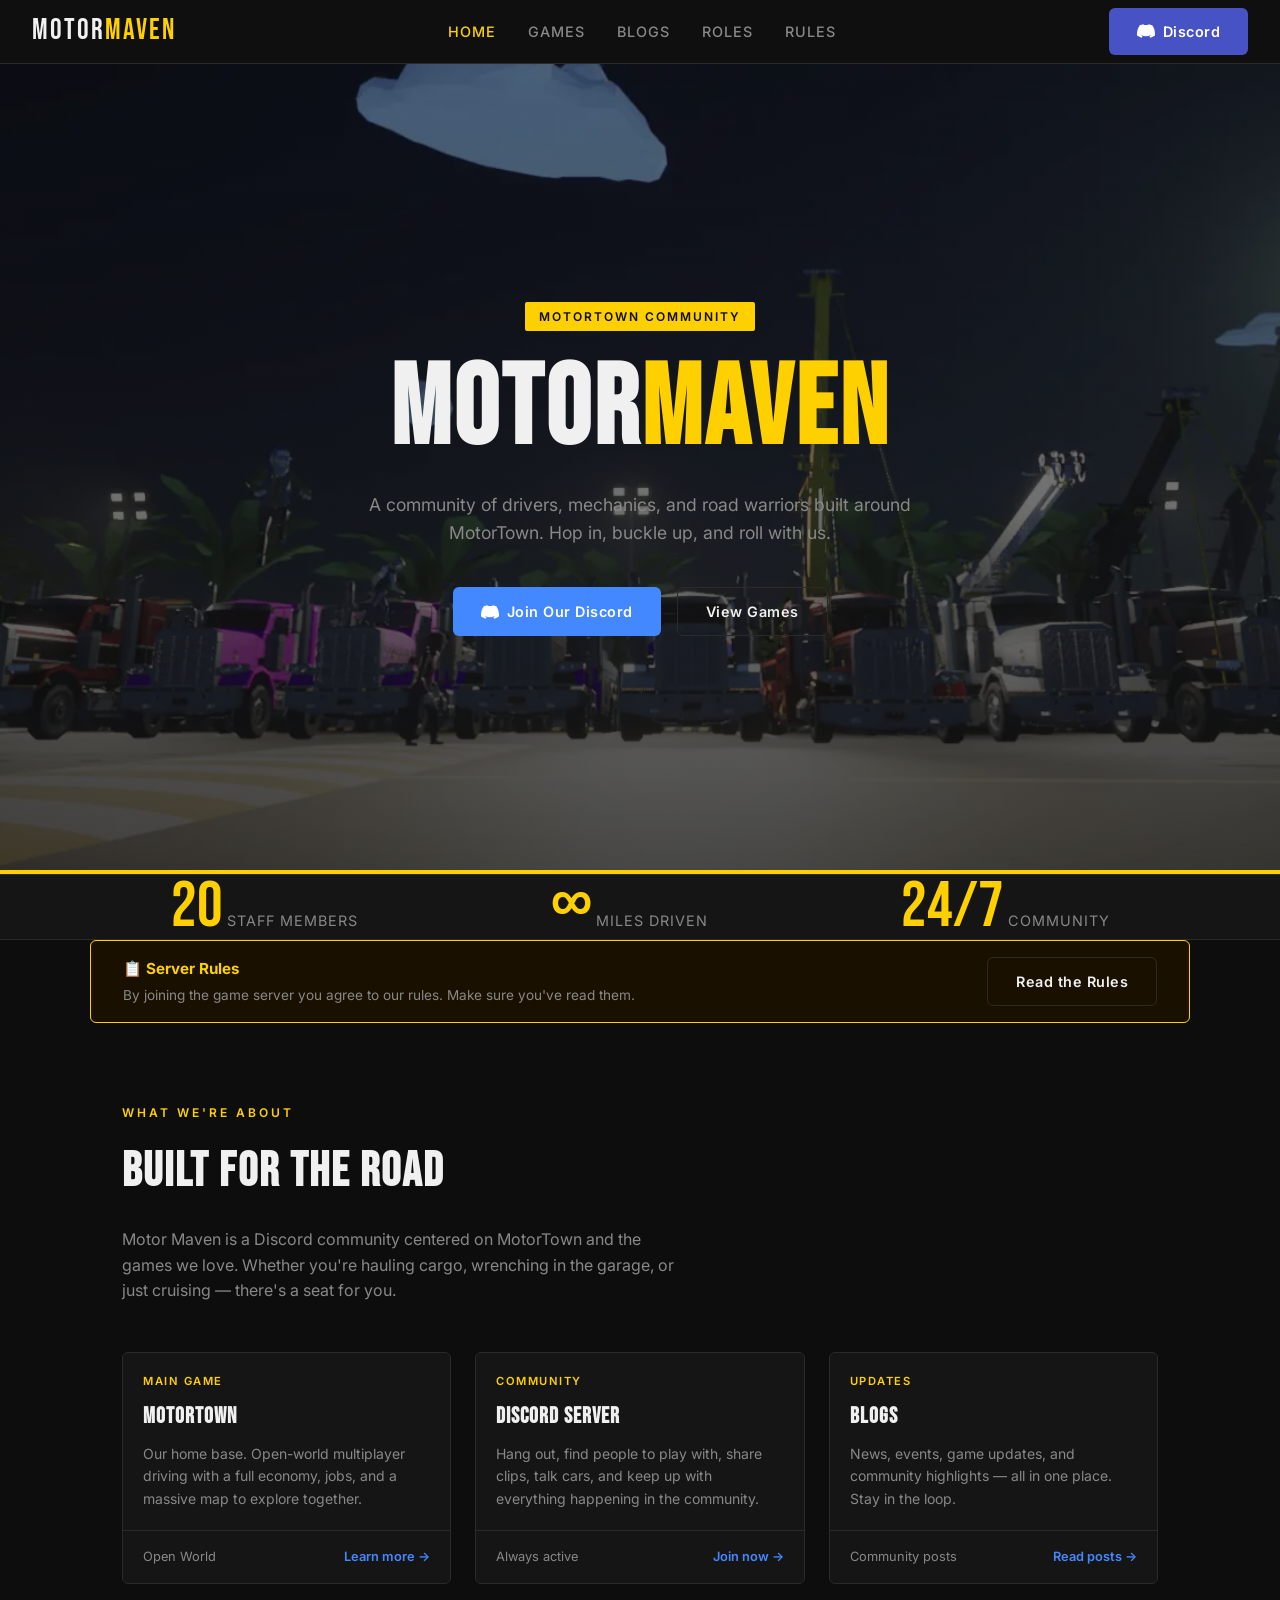
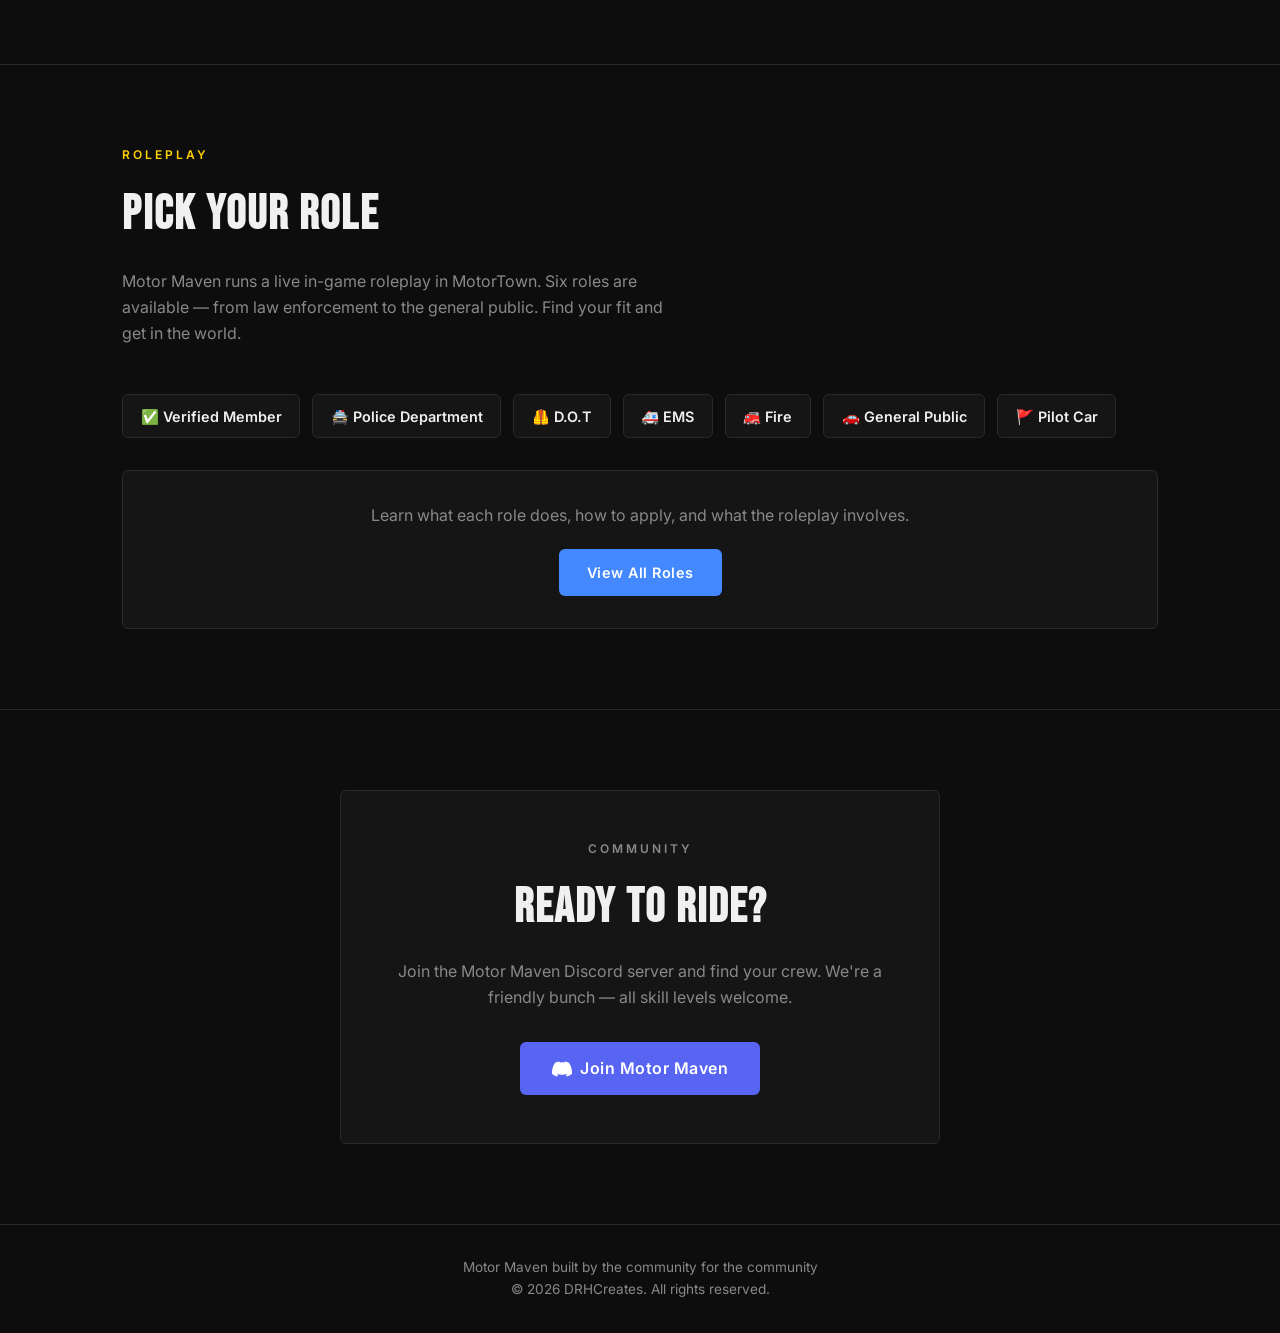
==== index.html @ 3636a744 "initial commit" ====
<!DOCTYPE html>
<html lang="en">
<head>
  <meta charset="UTF-8" />
  <meta name="viewport" content="width=device-width, initial-scale=1.0" />
  <meta name="description" content="Motor Maven is a Discord community built around MotorTown and the games we love. Join drivers, mechanics, and road warriors for convoys, events, and more." />
  <title>Motor Maven — MotorTown Community</title>
  <link rel="preconnect" href="https://fonts.googleapis.com" />
  <link rel="preconnect" href="https://fonts.gstatic.com" crossorigin />
  <link rel="stylesheet" href="https://fonts.googleapis.com/css2?family=Bebas+Neue&family=Inter:wght@400;500;600&display=swap" />
  <meta name="theme-color" content="#0d0d0d" />
  <link rel="stylesheet" href="css/style.css" />
  <meta property="og:type" content="website" />
  <meta property="og:site_name" content="Motor Maven" />
  <meta property="og:title" content="Motor Maven — MotorTown Community" />
  <meta property="og:description" content="Motor Maven is a Discord community built around MotorTown and the games we love. Join drivers, mechanics, and road warriors for convoys, events, and more." />
  <meta name="twitter:card" content="summary_large_image" />
  <meta name="twitter:title" content="Motor Maven — MotorTown Community" />
  <meta name="twitter:description" content="Motor Maven is a Discord community built around MotorTown and the games we love. Join drivers, mechanics, and road warriors for convoys, events, and more." />
</head>
<body>

  <a class="skip-link" href="#main">Skip to main content</a>

  <header>
    <nav aria-label="Main navigation">
      <a href="index.html" class="nav-logo" aria-label="Motor Maven — home">MOTOR<span>MAVEN</span></a>
      <ul class="nav-links" role="list">
        <li><a href="index.html" class="active" aria-current="page">Home</a></li>
        <li><a href="pages/games.html">Games</a></li>
        <li><a href="pages/blogs.html">Blogs</a></li>
        <li><a href="pages/roles.html">Roles</a></li>
        <li><a href="pages/rules.html">Rules</a></li>
        <!-- <li><a href="pages/staff.html">Staff</a></li> -->
      </ul>
      <a href="https://discord.gg/wgUbp8NS54" target="_blank" rel="noopener noreferrer" class="nav-discord btn" aria-label="Join Motor Maven on Discord (opens in new tab)">
        <svg width="18" height="18" viewBox="0 0 24 24" fill="currentColor" aria-hidden="true" focusable="false">
          <path d="M20.317 4.37a19.791 19.791 0 0 0-4.885-1.515.074.074 0 0 0-.079.037c-.21.375-.444.864-.608 1.25a18.27 18.27 0 0 0-5.487 0 12.64 12.64 0 0 0-.617-1.25.077.077 0 0 0-.079-.037A19.736 19.736 0 0 0 3.677 4.37a.07.07 0 0 0-.032.027C.533 9.046-.32 13.58.099 18.057c.002.022.015.043.03.056a19.9 19.9 0 0 0 5.993 3.03.078.078 0 0 0 .084-.028 14.09 14.09 0 0 0 1.226-1.994.076.076 0 0 0-.041-.106 13.107 13.107 0 0 1-1.872-.892.077.077 0 0 1-.008-.128 10.2 10.2 0 0 0 .372-.292.074.074 0 0 1 .077-.01c3.928 1.793 8.18 1.793 12.062 0a.074.074 0 0 1 .078.01c.12.098.246.198.373.292a.077.077 0 0 1-.006.127 12.299 12.299 0 0 1-1.873.892.077.077 0 0 0-.041.107c.36.698.772 1.362 1.225 1.993a.076.076 0 0 0 .084.028 19.839 19.839 0 0 0 6.002-3.03.077.077 0 0 0 .032-.054c.5-5.177-.838-9.674-3.549-13.66a.061.061 0 0 0-.031-.03z"/>
        </svg>
        Discord
      </a>
      <button class="nav-hamburger" aria-label="Open navigation menu" aria-expanded="false">
        <span aria-hidden="true"></span>
        <span aria-hidden="true"></span>
        <span aria-hidden="true"></span>
      </button>
    </nav>
  </header>

  <main id="main" aria-label="Main content">

    <section class="hero" aria-labelledby="hero-heading" style="max-width:none; padding:0;">
      <div class="hero-bg" aria-hidden="true"></div>
      <div class="hero-content">
        <span class="hero-tag">MotorTown Community</span>
        <h1 id="hero-heading" aria-label="Motor Maven">MOTOR<span>MAVEN</span></h1>
        <p>A community of drivers, mechanics, and road warriors built around MotorTown. Hop in, buckle up, and roll with us.</p>
        <div class="hero-cta">
          <a href="https://discord.gg/wgUbp8NS54" target="_blank" rel="noopener noreferrer" class="btn btn-primary">
            <svg width="18" height="18" viewBox="0 0 24 24" fill="currentColor" aria-hidden="true" focusable="false">
              <path d="M20.317 4.37a19.791 19.791 0 0 0-4.885-1.515.074.074 0 0 0-.079.037c-.21.375-.444.864-.608 1.25a18.27 18.27 0 0 0-5.487 0 12.64 12.64 0 0 0-.617-1.25.077.077 0 0 0-.079-.037A19.736 19.736 0 0 0 3.677 4.37a.07.07 0 0 0-.032.027C.533 9.046-.32 13.58.099 18.057c.002.022.015.043.03.056a19.9 19.9 0 0 0 5.993 3.03.078.078 0 0 0 .084-.028 14.09 14.09 0 0 0 1.226-1.994.076.076 0 0 0-.041-.106 13.107 13.107 0 0 1-1.872-.892.077.077 0 0 1-.008-.128 10.2 10.2 0 0 0 .372-.292.074.074 0 0 1 .077-.01c3.928 1.793 8.18 1.793 12.062 0a.074.074 0 0 1 .078.01c.12.098.246.198.373.292a.077.077 0 0 1-.006.127 12.299 12.299 0 0 1-1.873.892.077.077 0 0 0-.041.107c.36.698.772 1.362 1.225 1.993a.076.076 0 0 0 .084.028 19.839 19.839 0 0 0 6.002-3.03.077.077 0 0 0 .032-.054c.5-5.177-.838-9.674-3.549-13.66a.061.061 0 0 0-.031-.03z"/>
            </svg>
            Join Our Discord
          <span class="sr-only">(opens in new tab)</span></a>
          <a href="pages/games.html" class="btn btn-outline">View Games</a>
        </div>
      </div>
      <div class="hero-stripe" aria-hidden="true"></div>
    </section>

    <div class="stats-bar" role="region" aria-label="Community stats">
      <ul class="stats-bar-inner" role="list">
        <li class="stat">
          <span class="stat-number">20</span>
          <span class="stat-label">Staff Members</span>
        </li>
        <li class="stat">
          <span class="stat-number">∞</span>
          <span class="stat-label">Miles Driven</span>
        </li>
        <li class="stat">
          <span class="stat-number">24/7</span>
          <span class="stat-label">Community</span>
        </li>
      </ul>
    </div>

    <div class="rules-cta-banner">
      <div class="rules-cta-text">
        <strong>📋 Server Rules</strong>
        <span>By joining the game server you agree to our rules. Make sure you've read them.</span>
      </div>
      <a href="pages/rules.html" class="btn btn-outline">Read the Rules</a>
    </div>

    <section aria-labelledby="about-heading">
      <p class="section-label" aria-hidden="true">What We're About</p>
      <h2 class="section-title" id="about-heading">Built for the Road</h2>
      <p class="section-desc">Motor Maven is a Discord community centered on MotorTown and the games we love. Whether you're hauling cargo, wrenching in the garage, or just cruising — there's a seat for you.</p>

      <ul class="card-grid" role="list">
        <li>
          <article class="card">
            <div class="card-body">
              <p class="card-tag">Main Game</p>
              <h3 class="card-title">MotorTown</h3>
              <p class="card-desc">Our home base. Open-world multiplayer driving with a full economy, jobs, and a massive map to explore together.</p>
            </div>
            <div class="card-footer">
              <span>Open World</span>
              <a href="pages/games.html" style="color: var(--accent); font-weight: 600;">Learn more →</a>
            </div>
          </article>
        </li>

        <li>
          <article class="card">
            <div class="card-body">
              <p class="card-tag">Community</p>
              <h3 class="card-title">Discord Server</h3>
              <p class="card-desc">Hang out, find people to play with, share clips, talk cars, and keep up with everything happening in the community.</p>
            </div>
            <div class="card-footer">
              <span>Always active</span>
              <a href="https://discord.gg/wgUbp8NS54" target="_blank" rel="noopener noreferrer" style="color: var(--accent); font-weight: 600;">Join now →<span class="sr-only">(opens in new tab)</span></a>
            </div>
          </article>
        </li>

        <li>
          <article class="card">
            <div class="card-body">
              <p class="card-tag">Updates</p>
              <h3 class="card-title">Blogs</h3>
              <p class="card-desc">News, events, game updates, and community highlights — all in one place. Stay in the loop.</p>
            </div>
            <div class="card-footer">
              <span>Community posts</span>
              <a href="pages/blogs.html" style="color: var(--accent); font-weight: 600;">Read posts →</a>
            </div>
          </article>
        </li>
      </ul>
    </section>

    <hr class="divider" />

    <section aria-labelledby="roles-teaser-heading">
      <p class="section-label" aria-hidden="true">Roleplay</p>
      <h2 class="section-title" id="roles-teaser-heading">Pick Your Role</h2>
      <p class="section-desc">Motor Maven runs a live in-game roleplay in MotorTown. Six roles are available — from law enforcement to the general public. Find your fit and get in the world.</p>

      <ul class="roles-teaser-grid" role="list">
        <li class="roles-teaser-item">✅ Verified Member</li>
        <li class="roles-teaser-item">🚔 Police Department</li>
        <li class="roles-teaser-item">🦺 D.O.T</li>
        <li class="roles-teaser-item">🚑 EMS</li>
        <li class="roles-teaser-item">🚒 Fire</li>
        <li class="roles-teaser-item">🚗 General Public</li>
        <li class="roles-teaser-item">🚩 Pilot Car</li>
      </ul>

      <div class="rp-cta">
        <p>Learn what each role does, how to apply, and what the roleplay involves.</p>
        <a href="pages/roles.html" class="btn btn-primary">View All Roles</a>
      </div>
    </section>

    <hr class="divider" />

    <section aria-labelledby="cta-heading">
      <div class="discord-cta">
        <p class="section-label" style="margin-bottom:0.75rem;" aria-hidden="true">Community</p>
        <h2 class="section-title" id="cta-heading">Ready to Ride?</h2>
        <p>Join the Motor Maven Discord server and find your crew. We're a friendly bunch — all skill levels welcome.</p>
        <a href="https://discord.gg/wgUbp8NS54" target="_blank" rel="noopener noreferrer" class="btn btn-discord" aria-label="Join Motor Maven on Discord (opens in new tab)">
          <svg width="20" height="20" viewBox="0 0 24 24" fill="currentColor" aria-hidden="true" focusable="false">
            <path d="M20.317 4.37a19.791 19.791 0 0 0-4.885-1.515.074.074 0 0 0-.079.037c-.21.375-.444.864-.608 1.25a18.27 18.27 0 0 0-5.487 0 12.64 12.64 0 0 0-.617-1.25.077.077 0 0 0-.079-.037A19.736 19.736 0 0 0 3.677 4.37a.07.07 0 0 0-.032.027C.533 9.046-.32 13.58.099 18.057c.002.022.015.043.03.056a19.9 19.9 0 0 0 5.993 3.03.078.078 0 0 0 .084-.028 14.09 14.09 0 0 0 1.226-1.994.076.076 0 0 0-.041-.106 13.107 13.107 0 0 1-1.872-.892.077.077 0 0 1-.008-.128 10.2 10.2 0 0 0 .372-.292.074.074 0 0 1 .077-.01c3.928 1.793 8.18 1.793 12.062 0a.074.074 0 0 1 .078.01c.12.098.246.198.373.292a.077.077 0 0 1-.006.127 12.299 12.299 0 0 1-1.873.892.077.077 0 0 0-.041.107c.36.698.772 1.362 1.225 1.993a.076.076 0 0 0 .084.028 19.839 19.839 0 0 0 6.002-3.03.077.077 0 0 0 .032-.054c.5-5.177-.838-9.674-3.549-13.66a.061.061 0 0 0-.031-.03z"/>
          </svg>
          Join Motor Maven
        </a>
      </div>
    </section>

  </main>

  <footer role="contentinfo">
    <p>Motor Maven built by the community for the community</p>
    <p>&copy; 2026 DRHCreates. All rights reserved.</p>
  </footer>

  <script src="js/smooth-scroll.js" defer></script>
  <script src="js/nav.js" defer></script>
</body>
</html>
---- css/style.css ----
*, *::before, *::after {
  box-sizing: border-box;
  margin: 0;
  padding: 0;
}

:root {
  --bg: #0d0d0d;
  --bg-card: #151515;
  --bg-nav: #111111ee;
  --accent: #4488ff;
  --accent-dim: #2266dd;
  --gold: #ffd000;
  --text: #f0f0f0;
  --text-muted: #888;
  --border: #2a2a2a;
  --radius: 6px;
}

html {
  scroll-behavior: smooth;
}

body {
  background-color: var(--bg);
  color: var(--text);
  font-family: 'Inter', sans-serif;
  font-size: 16px;
  line-height: 1.6;
}

a {
  color: inherit;
  text-decoration: none;
}

img {
  display: block;
  max-width: 100%;
}

/* ── Nav ── */
nav {
  position: sticky;
  top: 0;
  z-index: 100;
  background: var(--bg-nav);
  backdrop-filter: blur(10px);
  border-bottom: 1px solid var(--border);
  padding: 0 2rem;
  display: flex;
  align-items: center;
  justify-content: space-between;
  height: 64px;
}

.nav-logo {
  font-family: 'Bebas Neue', sans-serif;
  font-size: 1.8rem;
  letter-spacing: 2px;
  color: var(--text);
}

.nav-logo span {
  color: var(--gold);
}

.nav-links {
  display: flex;
  gap: 2rem;
  list-style: none;
}

.nav-links a {
  font-size: 0.9rem;
  font-weight: 500;
  color: var(--text-muted);
  text-transform: uppercase;
  letter-spacing: 1px;
  transition: color 0.2s;
}

.nav-links a:hover,
.nav-links a.active {
  color: var(--gold);
}

.nav-discord {
  display: flex;
  align-items: center;
  gap: 0.5rem;
  background: #4752c4;
  color: #fff !important;
  padding: 0.45rem 1rem;
  border-radius: var(--radius);
  font-size: 0.85rem;
  font-weight: 600;
  transition: background 0.2s;
}

.nav-discord:hover {
  background: #3b44a5 !important;
  color: #fff !important;
}

/* ── Hero ── */
.hero {
  position: relative;
  display: flex;
  flex-direction: column;
  align-items: center;
  justify-content: center;
  text-align: center;
  min-height: 90vh;
  padding: 4rem 2rem;
  overflow: hidden;
}

.hero-bg {
  position: absolute;
  inset: 0;
  background:
    linear-gradient(to bottom, rgba(13,13,13,0.4) 0%, rgba(13,13,13,0.75) 100%),
    url('../assets/images/hero-bg.webp') center/cover no-repeat;
  z-index: 0;
}

.hero-stripe {
  position: absolute;
  bottom: 0;
  left: 0;
  width: 100%;
  height: 4px;
  background: var(--gold);
}

.hero-content {
  position: relative;
  z-index: 1;
  max-width: 800px;
}

.hero-tag {
  display: inline-block;
  background: var(--gold);
  color: #0d0d0d;
  font-size: 0.75rem;
  font-weight: 600;
  letter-spacing: 2px;
  text-transform: uppercase;
  padding: 0.3rem 0.9rem;
  border-radius: 2px;
  margin-bottom: 1.5rem;
}

.hero h1 {
  font-family: 'Bebas Neue', sans-serif;
  font-size: clamp(3.5rem, 10vw, 7rem);
  line-height: 1;
  letter-spacing: 3px;
  margin-bottom: 1.5rem;
}

.hero h1 span {
  color: var(--gold);
}

.hero p {
  font-size: 1.1rem;
  color: var(--text-muted);
  max-width: 560px;
  margin: 0 auto 2.5rem;
}

.hero-cta {
  display: flex;
  gap: 1rem;
  justify-content: center;
  flex-wrap: wrap;
}

/* ── Buttons ── */
.btn {
  display: inline-flex;
  align-items: center;
  gap: 0.5rem;
  padding: 0.75rem 1.75rem;
  border-radius: var(--radius);
  font-size: 0.9rem;
  font-weight: 600;
  letter-spacing: 0.5px;
  transition: all 0.2s;
  cursor: pointer;
  border: none;
}

.btn-primary {
  background: var(--accent);
  color: #fff;
}

.btn-primary:hover {
  background: var(--accent-dim);
}

.btn-outline {
  background: transparent;
  color: var(--text);
  border: 1px solid var(--border);
}

.btn-outline:hover {
  border-color: var(--accent);
  color: var(--accent);
}

/* ── Sections ── */
section {
  padding: 5rem 2rem;
  max-width: 1100px;
  margin: 0 auto;
}

.section-label {
  font-size: 0.75rem;
  font-weight: 600;
  letter-spacing: 3px;
  text-transform: uppercase;
  color: var(--gold);
  margin-bottom: 0.75rem;
}

.section-title {
  font-family: 'Bebas Neue', sans-serif;
  font-size: clamp(2rem, 5vw, 3rem);
  letter-spacing: 2px;
  margin-bottom: 1rem;
}

.section-desc {
  color: var(--text-muted);
  max-width: 560px;
  margin-bottom: 3rem;
}

/* ── Divider ── */
.divider {
  width: 100%;
  height: 1px;
  background: var(--border);
  margin: 0;
  border: none;
}

/* ── Cards ── */
.card-grid {
  display: grid;
  grid-template-columns: repeat(auto-fill, minmax(280px, 1fr));
  gap: 1.5rem;
}

.card {
  background: var(--bg-card);
  border: 1px solid var(--border);
  border-radius: var(--radius);
  overflow: hidden;
  transition: border-color 0.2s, transform 0.2s;
}

.card:hover {
  border-color: var(--gold);
  transform: translateY(-3px);
}

.card-img {
  width: 100%;
  aspect-ratio: 16/9;
  object-fit: cover;
  background: #1a1a1a;
}

.card-body {
  padding: 1.25rem;
}

.card-tag {
  font-size: 0.7rem;
  font-weight: 600;
  letter-spacing: 1.5px;
  text-transform: uppercase;
  color: var(--gold);
  margin-bottom: 0.5rem;
}

.card-title {
  font-family: 'Bebas Neue', sans-serif;
  font-size: 1.4rem;
  letter-spacing: 1px;
  margin-bottom: 0.5rem;
}

.card-desc {
  font-size: 0.875rem;
  color: var(--text-muted);
  line-height: 1.6;
}

.card-footer {
  padding: 1rem 1.25rem;
  border-top: 1px solid var(--border);
  display: flex;
  align-items: center;
  justify-content: space-between;
  font-size: 0.8rem;
  color: var(--text-muted);
}

/* ── Stats bar ── */
.stats-bar {
  background: var(--bg-card);
  border-top: 1px solid var(--border);
  border-bottom: 1px solid var(--border);
}

.stats-bar-inner {
  max-width: 1100px;
  margin: 0 auto;
  padding: 3.5rem 2rem;
  display: flex;
  gap: 2rem;
  flex-wrap: wrap;
  justify-content: space-around;
}

.stat {
  text-align: center;
}

.stat-number {
  font-family: 'Bebas Neue', sans-serif;
  font-size: 4rem;
  color: var(--gold);
  line-height: 1;
}

.stat-label {
  font-size: 0.9rem;
  color: var(--text-muted);
  text-transform: uppercase;
  letter-spacing: 1px;
  margin-top: 0.35rem;
}

/* ── Discord CTA ── */
.discord-cta {
  background: var(--bg-card);
  border: 1px solid var(--border);
  border-radius: var(--radius);
  padding: 3rem 2rem;
  text-align: center;
  margin: 0 auto;
  max-width: 600px;
}

.discord-cta .section-title {
  margin-bottom: 0.75rem;
}

.discord-cta p {
  color: var(--text-muted);
  margin-bottom: 2rem;
}

.btn-discord {
  background: #5865f2;
  color: #fff;
  font-size: 1rem;
  padding: 0.85rem 2rem;
}

.btn-discord:hover {
  background: #4752c4;
}

/* ── Footer ── */
footer {
  border-top: 1px solid var(--border);
  padding: 2rem;
  text-align: center;
  color: var(--text-muted);
  font-size: 0.85rem;
}

footer a {
  color: var(--accent);
}

/* ── Page header (inner pages) ── */
.page-header {
  padding: 5rem 2rem 3rem;
  border-bottom: 2px solid var(--gold);
  max-width: 1100px;
  margin: 0 auto;
}

/* ── Blog list ── */
.blog-list {
  display: flex;
  flex-direction: column;
  gap: 1.5rem;
}

.blog-card-link {
  display: block;
  text-decoration: none;
  color: inherit;
  border-radius: var(--radius);
}
.blog-card-link:hover .blog-card {
  border-color: var(--gold);
}
.blog-card-link .blog-card {
  transition: border-color 0.2s;
}

.blog-card {
  display: flex;
  gap: 1.5rem;
  background: var(--bg-card);
  border: 1px solid var(--border);
  border-radius: var(--radius);
  overflow: hidden;
  transition: border-color 0.2s;
}

.blog-card:hover {
  border-color: var(--gold);
}

.blog-card-img {
  width: 200px;
  flex-shrink: 0;
  object-fit: cover;
  background: #1a1a1a;
}

.blog-card-body {
  padding: 1.5rem;
  display: flex;
  flex-direction: column;
  justify-content: center;
}

.blog-meta {
  font-size: 0.8rem;
  color: var(--text-muted);
  margin-bottom: 0.5rem;
}

/* ── Games grid ── */
.games-grid {
  display: flex;
  flex-direction: column;
  gap: 1.5rem;
  list-style: none;
  padding: 0;
}

.game-card {
  background: var(--bg-card);
  border: 1px solid var(--border);
  border-radius: var(--radius);
  overflow: hidden;
  transition: border-color 0.2s, transform 0.2s;
  display: flex;
  align-items: stretch;
}

.game-card:hover {
  border-color: var(--gold);
  transform: translateY(-3px);
}

.game-card-img {
  width: 240px;
  height: 180px;
  flex-shrink: 0;
  object-fit: contain;
  background: #1a1a1a;
  align-self: center;
}

.game-card-body {
  padding: 1.75rem 2rem;
  display: flex;
  flex-direction: column;
  justify-content: center;
  flex: 1;
}

.game-title {
  font-family: 'Bebas Neue', sans-serif;
  font-size: 1.8rem;
  letter-spacing: 1px;
  margin-bottom: 0.5rem;
  color: var(--gold);
}

.game-desc {
  font-size: 0.925rem;
  color: var(--text-muted);
  line-height: 1.6;
  margin-bottom: 1.5rem;
}

/* ── Screen-reader only utility ── */
.sr-only {
  position: absolute;
  width: 1px;
  height: 1px;
  padding: 0;
  margin: -1px;
  overflow: hidden;
  clip: rect(0, 0, 0, 0);
  white-space: nowrap;
  border: 0;
}


/* ── Skip link ── */
.skip-link {
  position: absolute;
  top: -100%;
  left: 1rem;
  background: var(--accent);
  color: #fff;
  padding: 0.5rem 1rem;
  font-size: 0.9rem;
  font-weight: 600;
  border-radius: 0 0 var(--radius) var(--radius);
  z-index: 200;
  transition: top 0.15s;
}

.skip-link:focus {
  top: 0;
}

/* ── Focus styles ── */
:focus-visible {
  outline: 2px solid var(--accent);
  outline-offset: 3px;
  border-radius: 2px;
}

/* ── Rules CTA banner ── */
.rules-cta-banner {
  max-width: 1100px;
  margin: 0 auto 0;
  padding: 1rem 2rem;
  display: flex;
  align-items: center;
  justify-content: space-between;
  gap: 1.5rem;
  background: #1a1000;
  border: 1px solid var(--gold);
  border-radius: var(--radius);
}

.rules-cta-text {
  display: flex;
  flex-direction: column;
  gap: 0.2rem;
}

.rules-cta-text strong {
  color: var(--gold);
  font-size: 0.95rem;
}

.rules-cta-text span {
  font-size: 0.85rem;
  color: var(--text-muted);
}

/* ── Roles teaser (home page) ── */
.roles-teaser-grid {
  list-style: none;
  padding: 0;
  display: flex;
  flex-wrap: wrap;
  gap: 0.75rem;
  margin-bottom: 2rem;
}

.roles-teaser-item {
  background: var(--bg-card);
  border: 1px solid var(--border);
  border-radius: var(--radius);
  padding: 0.6rem 1.1rem;
  font-size: 0.9rem;
  font-weight: 600;
}

/* ── Roles info list (roles page) ── */
.rp-info-list {
  list-style: none;
  padding: 0;
  display: flex;
  flex-direction: column;
  gap: 1rem;
}

.rp-info-item {
  background: var(--bg-card);
  border: 1px solid var(--border);
  border-radius: var(--radius);
  padding: 1.25rem;
}

.rp-info-item h3 {
  font-family: 'Bebas Neue', sans-serif;
  font-size: 1.1rem;
  letter-spacing: 1px;
  color: var(--gold);
  margin-bottom: 0.4rem;
}

.rp-info-item p {
  font-size: 0.9rem;
  color: var(--text-muted);
  line-height: 1.6;
}

/* ── Roleplay section ── */
.rp-grid {
  display: grid;
  grid-template-columns: repeat(auto-fill, minmax(220px, 1fr));
  gap: 1.25rem;
  list-style: none;
  padding: 0;
  margin-bottom: 2.5rem;
}

.rp-card {
  background: var(--bg-card);
  border: 1px solid var(--border);
  border-radius: var(--radius);
  padding: 1.5rem 1.25rem;
  transition: border-color 0.2s, transform 0.2s;
}

.rp-card:hover {
  border-color: var(--gold);
  transform: translateY(-3px);
}

.rp-icon {
  font-size: 2rem;
  margin-bottom: 0.75rem;
  line-height: 1;
}

.rp-title {
  font-family: 'Bebas Neue', sans-serif;
  font-size: 1.3rem;
  letter-spacing: 1px;
  margin-bottom: 0.4rem;
  color: var(--gold);
}

.rp-desc {
  font-size: 0.875rem;
  color: var(--text-muted);
  line-height: 1.6;
}

/* ── Rules section ── */
.rules-categories {
  display: flex;
  flex-direction: column;
  gap: 2rem;
}

.rules-category {
  background: var(--bg-card);
  border: 1px solid var(--border);
  border-radius: var(--radius);
  overflow: hidden;
}

.rules-cat-title {
  font-family: 'Bebas Neue', sans-serif;
  font-size: 1.2rem;
  letter-spacing: 1px;
  padding: 0.9rem 1.25rem;
  border-bottom: 1px solid var(--border);
  background: #111;
  color: var(--gold);
}

.rules-bullets {
  list-style: none;
  padding: 1rem 1.25rem;
  display: flex;
  flex-direction: column;
  gap: 0.5rem;
}

.rules-bullets li {
  font-size: 0.9rem;
  color: var(--text-muted);
  line-height: 1.6;
  padding-left: 1rem;
  position: relative;
}

.rules-bullets li::before {
  content: '•';
  position: absolute;
  left: 0;
  color: var(--gold);
}

ul.rules-list {
  list-style: none;
  padding: 0.75rem 1.25rem;
  display: flex;
  flex-direction: column;
  gap: 0.5rem;
}

.rules-item {
  display: flex;
  align-items: flex-start;
  gap: 1rem;
  padding: 0.75rem 0;
  border-bottom: 1px solid var(--border);
  font-size: 0.9rem;
  line-height: 1.6;
}

.rules-item:last-child {
  border-bottom: none;
}

.rules-item::before {
  content: attr(data-rule);
  font-family: 'Bebas Neue', sans-serif;
  font-size: 1rem;
  font-weight: 700;
  color: #0d0d0d;
  background: var(--accent);
  min-width: 2rem;
  height: 2rem;
  border-radius: 4px;
  display: flex;
  align-items: center;
  justify-content: center;
  flex-shrink: 0;
  line-height: 1;
}

.rules-sub {
  list-style: none;
  padding: 0;
  margin-top: 0.4rem;
  display: flex;
  flex-direction: column;
  gap: 0.3rem;
}

.rules-sub li {
  font-size: 0.85rem;
  color: var(--text-muted);
  padding-left: 1rem;
  position: relative;
  line-height: 1.5;
}

.rules-sub li::before {
  content: '–';
  position: absolute;
  left: 0;
  color: var(--gold);
}

.rules-note {
  font-size: 0.85rem;
  color: var(--gold);
  margin-top: 0.5rem;
}

.rules-final {
  background: var(--bg-card);
  border: 1px solid var(--border);
  border-radius: var(--radius);
  padding: 1.25rem;
  display: flex;
  flex-direction: column;
  gap: 0.5rem;
  font-size: 0.9rem;
  color: var(--text-muted);
  line-height: 1.6;
}

.rp-cta {
  text-align: center;
  padding: 2rem;
  background: var(--bg-card);
  border: 1px solid var(--border);
  border-radius: var(--radius);
}

.rp-cta p {
  color: var(--text-muted);
  margin-bottom: 1.25rem;
}

/* ── Staff grid ── */
.staff-grid {
  display: grid;
  grid-template-columns: repeat(auto-fill, minmax(260px, 1fr));
  gap: 1.5rem;
}

.staff-card {
  background: var(--bg-card);
  border: 1px solid var(--border);
  border-radius: var(--radius);
  overflow: hidden;
  transition: border-color 0.2s, transform 0.2s;
}

.staff-card:hover {
  border-color: var(--accent);
  transform: translateY(-3px);
}

.staff-avatar {
  width: 100%;
  height: 160px;
  background: #1a1a1a;
  display: flex;
  align-items: center;
  justify-content: center;
  font-size: 4rem;
  color: var(--border);
}

.staff-body {
  padding: 1.25rem;
}

.staff-name {
  font-family: 'Bebas Neue', sans-serif;
  font-size: 1.5rem;
  letter-spacing: 1px;
  margin-bottom: 0.5rem;
}

.staff-bio {
  font-size: 0.875rem;
  color: var(--text-muted);
  line-height: 1.6;
}

/* ── List resets for semantic lists used as grids ── */
.card-grid,
.games-grid,
.blog-list,
.staff-grid,
.stats-bar-inner {
  list-style: none;
  padding: 0;
}

/* ── Reduced motion ── */
@media (prefers-reduced-motion: reduce) {
  html { scroll-behavior: auto; }
  *, *::before, *::after { transition-duration: 0.01ms !important; animation-duration: 0.01ms !important; }
}

/* ── Hamburger button ── */
.nav-hamburger {
  display: none;
  flex-direction: column;
  justify-content: center;
  gap: 5px;
  background: none;
  border: none;
  cursor: pointer;
  padding: 0.4rem;
  margin-left: 0.5rem;
  flex-shrink: 0;
}

.nav-hamburger span {
  display: block;
  width: 22px;
  height: 2px;
  background: var(--text);
  border-radius: 2px;
  transition: transform 0.2s, opacity 0.2s;
}

nav.nav-open .nav-hamburger span:nth-child(1) {
  transform: translateY(7px) rotate(45deg);
}

nav.nav-open .nav-hamburger span:nth-child(2) {
  opacity: 0;
}

nav.nav-open .nav-hamburger span:nth-child(3) {
  transform: translateY(-7px) rotate(-45deg);
}

/* ── Responsive ── */
@media (max-width: 768px) {
  nav {
    padding: 0 1rem;
    flex-wrap: wrap;
    height: auto;
    min-height: 64px;
    align-items: center;
  }

  .nav-hamburger {
    display: flex;
  }

  .nav-links {
    display: none;
    order: 3;
    width: 100%;
    flex-direction: column;
    padding: 0.25rem 0 0.75rem;
    border-top: 1px solid var(--border);
    gap: 0;
    list-style: none;
  }

  nav.nav-open .nav-links {
    display: flex;
  }

  .nav-links li {
    width: 100%;
  }

  .nav-links a {
    display: block;
    padding: 0.8rem 0.25rem;
    font-size: 1rem;
    letter-spacing: 0.5px;
    border-bottom: 1px solid var(--border);
  }

  .nav-links li:last-child a {
    border-bottom: none;
  }

  section {
    padding: 3rem 1rem;
  }

  .stats-bar-inner {
    flex-direction: column;
    align-items: center;
    padding: 2.5rem 1rem;
    gap: 1.5rem;
  }

  .rules-cta-banner {
    flex-direction: column;
    align-items: flex-start;
    gap: 1rem;
    padding: 1rem 1.25rem;
  }

  .rules-cta-banner .btn {
    width: 100%;
    justify-content: center;
  }

  .blog-card {
    flex-direction: column;
  }

  .blog-card-img {
    width: 100%;
    height: 180px;
  }

  .game-card,
  .featured-game-card {
    flex-direction: column;
  }

  .game-card-img,
  .featured-game-card .featured-game-img {
    width: 100%;
    height: 180px;
    align-self: auto;
  }
}
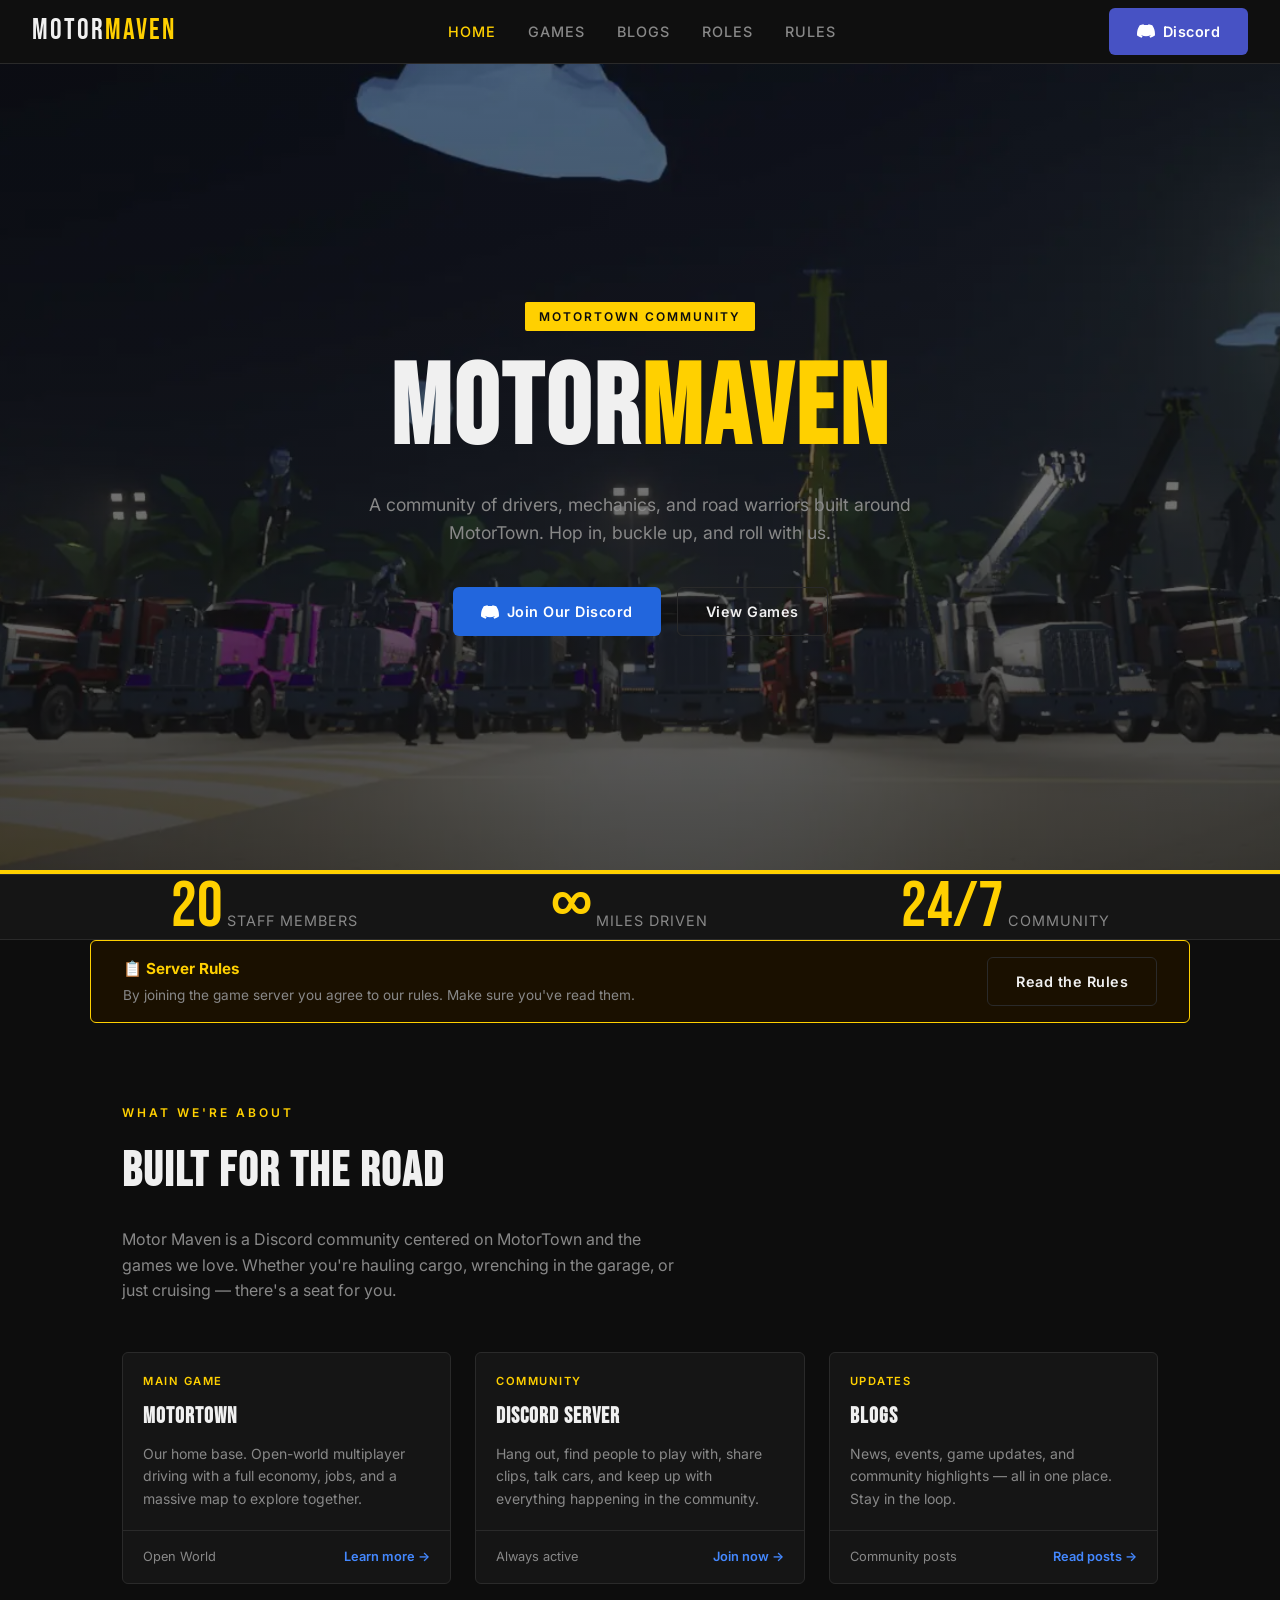
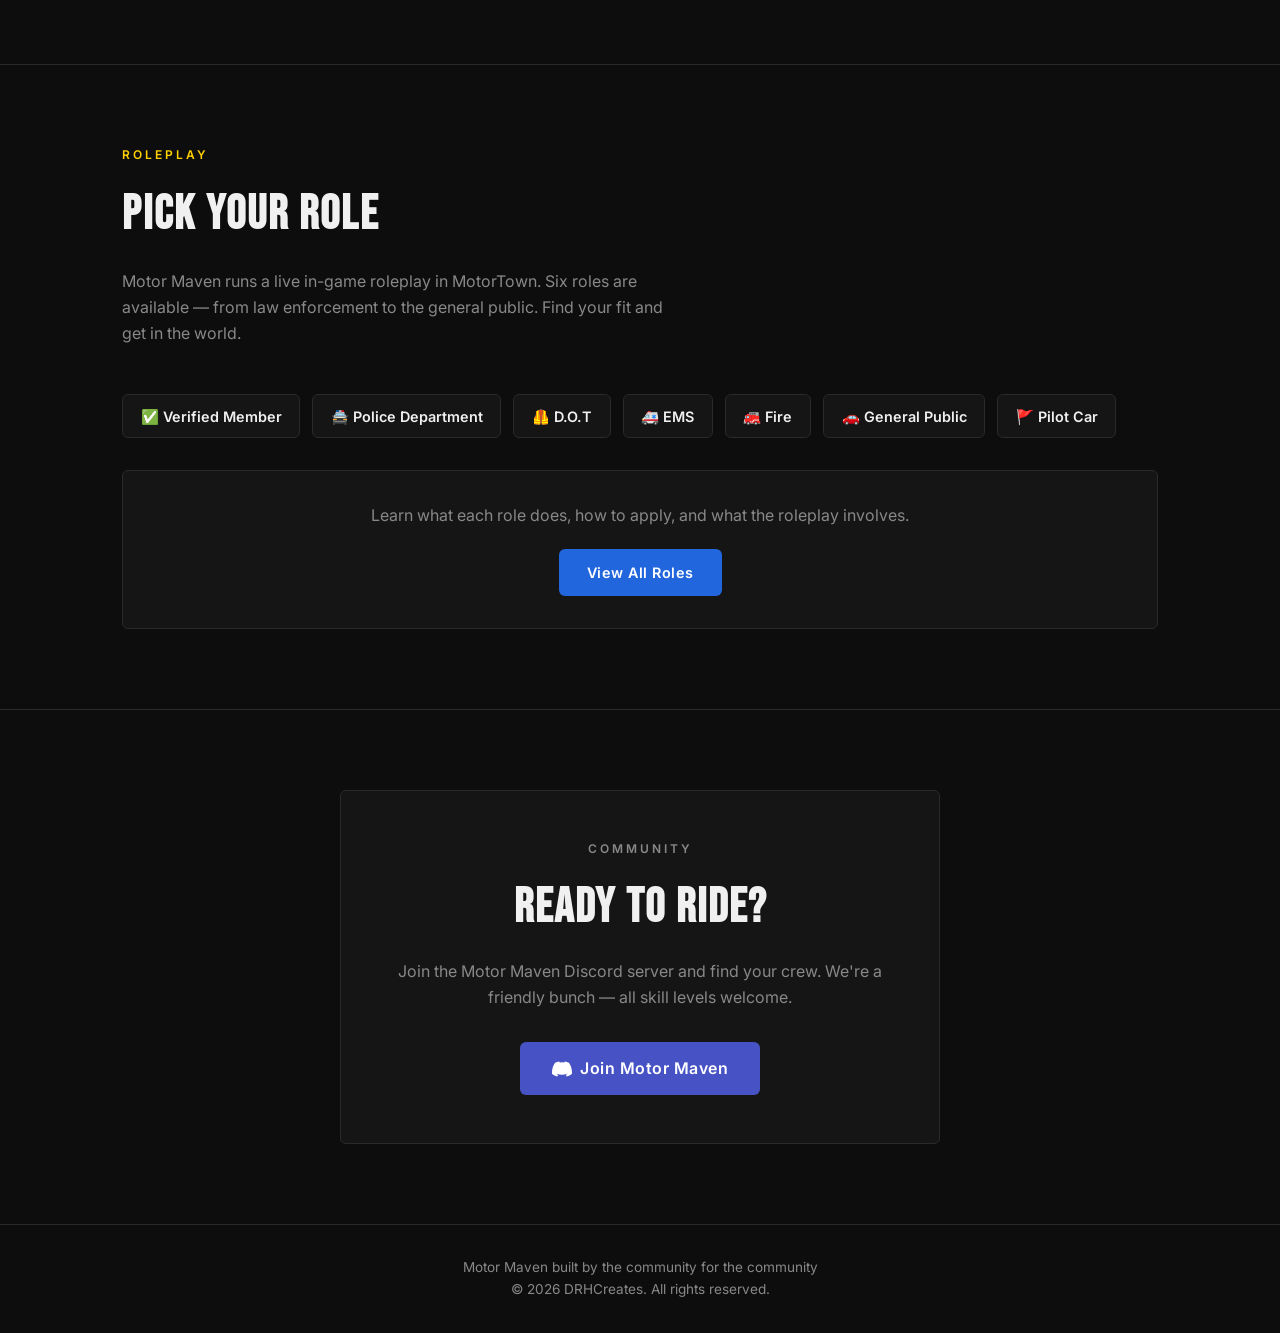
==== commit dd67a464: "made changes for lighthouse score improvement" ====
--- a/index.html
+++ b/index.html
@@ -1,22 +1,24 @@
 <!DOCTYPE html>
 <html lang="en">
 <head>
-  <meta charset="UTF-8" />
-  <meta name="viewport" content="width=device-width, initial-scale=1.0" />
-  <meta name="description" content="Motor Maven is a Discord community built around MotorTown and the games we love. Join drivers, mechanics, and road warriors for convoys, events, and more." />
+  <meta charset="UTF-8">
+  <meta name="viewport" content="width=device-width, initial-scale=1.0">
+  <meta name="description" content="Motor Maven is a Discord community built around MotorTown and the games we love. Join drivers, mechanics, and road warriors for convoys, events, and more.">
   <title>Motor Maven — MotorTown Community</title>
-  <link rel="preconnect" href="https://fonts.googleapis.com" />
-  <link rel="preconnect" href="https://fonts.gstatic.com" crossorigin />
-  <link rel="stylesheet" href="https://fonts.googleapis.com/css2?family=Bebas+Neue&family=Inter:wght@400;500;600&display=swap" />
-  <meta name="theme-color" content="#0d0d0d" />
-  <link rel="stylesheet" href="css/style.css" />
-  <meta property="og:type" content="website" />
-  <meta property="og:site_name" content="Motor Maven" />
-  <meta property="og:title" content="Motor Maven — MotorTown Community" />
-  <meta property="og:description" content="Motor Maven is a Discord community built around MotorTown and the games we love. Join drivers, mechanics, and road warriors for convoys, events, and more." />
-  <meta name="twitter:card" content="summary_large_image" />
-  <meta name="twitter:title" content="Motor Maven — MotorTown Community" />
-  <meta name="twitter:description" content="Motor Maven is a Discord community built around MotorTown and the games we love. Join drivers, mechanics, and road warriors for convoys, events, and more." />
+  <link rel="preconnect" href="https://fonts.googleapis.com">
+  <link rel="preconnect" href="https://fonts.gstatic.com" crossorigin>
+  <link rel="preload" href="https://fonts.googleapis.com/css2?family=Bebas+Neue&family=Inter:wght@400;500;600&display=swap" as="style" onload="this.onload=null;this.rel='stylesheet'">
+  <noscript><link rel="stylesheet" href="https://fonts.googleapis.com/css2?family=Bebas+Neue&family=Inter:wght@400;500;600&display=swap"></noscript>
+  <meta name="theme-color" content="#0d0d0d">
+  <link rel="preload" href="assets/images/hero-bg.webp" as="image">
+  <link rel="stylesheet" href="css/style.css">
+  <meta property="og:type" content="website">
+  <meta property="og:site_name" content="Motor Maven">
+  <meta property="og:title" content="Motor Maven — MotorTown Community">
+  <meta property="og:description" content="Motor Maven is a Discord community built around MotorTown and the games we love. Join drivers, mechanics, and road warriors for convoys, events, and more.">
+  <meta name="twitter:card" content="summary_large_image">
+  <meta name="twitter:title" content="Motor Maven — MotorTown Community">
+  <meta name="twitter:description" content="Motor Maven is a Discord community built around MotorTown and the games we love. Join drivers, mechanics, and road warriors for convoys, events, and more.">
 </head>
 <body>
 
@@ -25,7 +27,7 @@
   <header>
     <nav aria-label="Main navigation">
       <a href="index.html" class="nav-logo" aria-label="Motor Maven — home">MOTOR<span>MAVEN</span></a>
-      <ul class="nav-links" role="list">
+      <ul class="nav-links">
         <li><a href="index.html" class="active" aria-current="page">Home</a></li>
         <li><a href="pages/games.html">Games</a></li>
         <li><a href="pages/blogs.html">Blogs</a></li>
@@ -69,7 +71,7 @@
     </section>
 
     <div class="stats-bar" role="region" aria-label="Community stats">
-      <ul class="stats-bar-inner" role="list">
+      <ul class="stats-bar-inner">
         <li class="stat">
           <span class="stat-number">20</span>
           <span class="stat-label">Staff Members</span>
@@ -98,7 +100,7 @@
       <h2 class="section-title" id="about-heading">Built for the Road</h2>
       <p class="section-desc">Motor Maven is a Discord community centered on MotorTown and the games we love. Whether you're hauling cargo, wrenching in the garage, or just cruising — there's a seat for you.</p>
 
-      <ul class="card-grid" role="list">
+      <ul class="card-grid">
         <li>
           <article class="card">
             <div class="card-body">
@@ -143,14 +145,14 @@
       </ul>
     </section>
 
-    <hr class="divider" />
+    <hr class="divider">
 
     <section aria-labelledby="roles-teaser-heading">
       <p class="section-label" aria-hidden="true">Roleplay</p>
       <h2 class="section-title" id="roles-teaser-heading">Pick Your Role</h2>
       <p class="section-desc">Motor Maven runs a live in-game roleplay in MotorTown. Six roles are available — from law enforcement to the general public. Find your fit and get in the world.</p>
 
-      <ul class="roles-teaser-grid" role="list">
+      <ul class="roles-teaser-grid">
         <li class="roles-teaser-item">✅ Verified Member</li>
         <li class="roles-teaser-item">🚔 Police Department</li>
         <li class="roles-teaser-item">🦺 D.O.T</li>
@@ -166,7 +168,7 @@
       </div>
     </section>
 
-    <hr class="divider" />
+    <hr class="divider">
 
     <section aria-labelledby="cta-heading">
       <div class="discord-cta">
@@ -184,7 +186,7 @@
 
   </main>
 
-  <footer role="contentinfo">
+  <footer>
     <p>Motor Maven built by the community for the community</p>
     <p>&copy; 2026 DRHCreates. All rights reserved.</p>
   </footer>
--- a/css/style.css
+++ b/css/style.css
@@ -1,1007 +1 @@
-*, *::before, *::after {
-  box-sizing: border-box;
-  margin: 0;
-  padding: 0;
-}
-
-:root {
-  --bg: #0d0d0d;
-  --bg-card: #151515;
-  --bg-nav: #111111ee;
-  --accent: #4488ff;
-  --accent-dim: #2266dd;
-  --gold: #ffd000;
-  --text: #f0f0f0;
-  --text-muted: #888;
-  --border: #2a2a2a;
-  --radius: 6px;
-}
-
-html {
-  scroll-behavior: smooth;
-}
-
-body {
-  background-color: var(--bg);
-  color: var(--text);
-  font-family: 'Inter', sans-serif;
-  font-size: 16px;
-  line-height: 1.6;
-}
-
-a {
-  color: inherit;
-  text-decoration: none;
-}
-
-img {
-  display: block;
-  max-width: 100%;
-}
-
-/* ── Nav ── */
-nav {
-  position: sticky;
-  top: 0;
-  z-index: 100;
-  background: var(--bg-nav);
-  backdrop-filter: blur(10px);
-  border-bottom: 1px solid var(--border);
-  padding: 0 2rem;
-  display: flex;
-  align-items: center;
-  justify-content: space-between;
-  height: 64px;
-}
-
-.nav-logo {
-  font-family: 'Bebas Neue', sans-serif;
-  font-size: 1.8rem;
-  letter-spacing: 2px;
-  color: var(--text);
-}
-
-.nav-logo span {
-  color: var(--gold);
-}
-
-.nav-links {
-  display: flex;
-  gap: 2rem;
-  list-style: none;
-}
-
-.nav-links a {
-  font-size: 0.9rem;
-  font-weight: 500;
-  color: var(--text-muted);
-  text-transform: uppercase;
-  letter-spacing: 1px;
-  transition: color 0.2s;
-}
-
-.nav-links a:hover,
-.nav-links a.active {
-  color: var(--gold);
-}
-
-.nav-discord {
-  display: flex;
-  align-items: center;
-  gap: 0.5rem;
-  background: #4752c4;
-  color: #fff !important;
-  padding: 0.45rem 1rem;
-  border-radius: var(--radius);
-  font-size: 0.85rem;
-  font-weight: 600;
-  transition: background 0.2s;
-}
-
-.nav-discord:hover {
-  background: #3b44a5 !important;
-  color: #fff !important;
-}
-
-/* ── Hero ── */
-.hero {
-  position: relative;
-  display: flex;
-  flex-direction: column;
-  align-items: center;
-  justify-content: center;
-  text-align: center;
-  min-height: 90vh;
-  padding: 4rem 2rem;
-  overflow: hidden;
-}
-
-.hero-bg {
-  position: absolute;
-  inset: 0;
-  background:
-    linear-gradient(to bottom, rgba(13,13,13,0.4) 0%, rgba(13,13,13,0.75) 100%),
-    url('../assets/images/hero-bg.webp') center/cover no-repeat;
-  z-index: 0;
-}
-
-.hero-stripe {
-  position: absolute;
-  bottom: 0;
-  left: 0;
-  width: 100%;
-  height: 4px;
-  background: var(--gold);
-}
-
-.hero-content {
-  position: relative;
-  z-index: 1;
-  max-width: 800px;
-}
-
-.hero-tag {
-  display: inline-block;
-  background: var(--gold);
-  color: #0d0d0d;
-  font-size: 0.75rem;
-  font-weight: 600;
-  letter-spacing: 2px;
-  text-transform: uppercase;
-  padding: 0.3rem 0.9rem;
-  border-radius: 2px;
-  margin-bottom: 1.5rem;
-}
-
-.hero h1 {
-  font-family: 'Bebas Neue', sans-serif;
-  font-size: clamp(3.5rem, 10vw, 7rem);
-  line-height: 1;
-  letter-spacing: 3px;
-  margin-bottom: 1.5rem;
-}
-
-.hero h1 span {
-  color: var(--gold);
-}
-
-.hero p {
-  font-size: 1.1rem;
-  color: var(--text-muted);
-  max-width: 560px;
-  margin: 0 auto 2.5rem;
-}
-
-.hero-cta {
-  display: flex;
-  gap: 1rem;
-  justify-content: center;
-  flex-wrap: wrap;
-}
-
-/* ── Buttons ── */
-.btn {
-  display: inline-flex;
-  align-items: center;
-  gap: 0.5rem;
-  padding: 0.75rem 1.75rem;
-  border-radius: var(--radius);
-  font-size: 0.9rem;
-  font-weight: 600;
-  letter-spacing: 0.5px;
-  transition: all 0.2s;
-  cursor: pointer;
-  border: none;
-}
-
-.btn-primary {
-  background: var(--accent);
-  color: #fff;
-}
-
-.btn-primary:hover {
-  background: var(--accent-dim);
-}
-
-.btn-outline {
-  background: transparent;
-  color: var(--text);
-  border: 1px solid var(--border);
-}
-
-.btn-outline:hover {
-  border-color: var(--accent);
-  color: var(--accent);
-}
-
-/* ── Sections ── */
-section {
-  padding: 5rem 2rem;
-  max-width: 1100px;
-  margin: 0 auto;
-}
-
-.section-label {
-  font-size: 0.75rem;
-  font-weight: 600;
-  letter-spacing: 3px;
-  text-transform: uppercase;
-  color: var(--gold);
-  margin-bottom: 0.75rem;
-}
-
-.section-title {
-  font-family: 'Bebas Neue', sans-serif;
-  font-size: clamp(2rem, 5vw, 3rem);
-  letter-spacing: 2px;
-  margin-bottom: 1rem;
-}
-
-.section-desc {
-  color: var(--text-muted);
-  max-width: 560px;
-  margin-bottom: 3rem;
-}
-
-/* ── Divider ── */
-.divider {
-  width: 100%;
-  height: 1px;
-  background: var(--border);
-  margin: 0;
-  border: none;
-}
-
-/* ── Cards ── */
-.card-grid {
-  display: grid;
-  grid-template-columns: repeat(auto-fill, minmax(280px, 1fr));
-  gap: 1.5rem;
-}
-
-.card {
-  background: var(--bg-card);
-  border: 1px solid var(--border);
-  border-radius: var(--radius);
-  overflow: hidden;
-  transition: border-color 0.2s, transform 0.2s;
-}
-
-.card:hover {
-  border-color: var(--gold);
-  transform: translateY(-3px);
-}
-
-.card-img {
-  width: 100%;
-  aspect-ratio: 16/9;
-  object-fit: cover;
-  background: #1a1a1a;
-}
-
-.card-body {
-  padding: 1.25rem;
-}
-
-.card-tag {
-  font-size: 0.7rem;
-  font-weight: 600;
-  letter-spacing: 1.5px;
-  text-transform: uppercase;
-  color: var(--gold);
-  margin-bottom: 0.5rem;
-}
-
-.card-title {
-  font-family: 'Bebas Neue', sans-serif;
-  font-size: 1.4rem;
-  letter-spacing: 1px;
-  margin-bottom: 0.5rem;
-}
-
-.card-desc {
-  font-size: 0.875rem;
-  color: var(--text-muted);
-  line-height: 1.6;
-}
-
-.card-footer {
-  padding: 1rem 1.25rem;
-  border-top: 1px solid var(--border);
-  display: flex;
-  align-items: center;
-  justify-content: space-between;
-  font-size: 0.8rem;
-  color: var(--text-muted);
-}
-
-/* ── Stats bar ── */
-.stats-bar {
-  background: var(--bg-card);
-  border-top: 1px solid var(--border);
-  border-bottom: 1px solid var(--border);
-}
-
-.stats-bar-inner {
-  max-width: 1100px;
-  margin: 0 auto;
-  padding: 3.5rem 2rem;
-  display: flex;
-  gap: 2rem;
-  flex-wrap: wrap;
-  justify-content: space-around;
-}
-
-.stat {
-  text-align: center;
-}
-
-.stat-number {
-  font-family: 'Bebas Neue', sans-serif;
-  font-size: 4rem;
-  color: var(--gold);
-  line-height: 1;
-}
-
-.stat-label {
-  font-size: 0.9rem;
-  color: var(--text-muted);
-  text-transform: uppercase;
-  letter-spacing: 1px;
-  margin-top: 0.35rem;
-}
-
-/* ── Discord CTA ── */
-.discord-cta {
-  background: var(--bg-card);
-  border: 1px solid var(--border);
-  border-radius: var(--radius);
-  padding: 3rem 2rem;
-  text-align: center;
-  margin: 0 auto;
-  max-width: 600px;
-}
-
-.discord-cta .section-title {
-  margin-bottom: 0.75rem;
-}
-
-.discord-cta p {
-  color: var(--text-muted);
-  margin-bottom: 2rem;
-}
-
-.btn-discord {
-  background: #5865f2;
-  color: #fff;
-  font-size: 1rem;
-  padding: 0.85rem 2rem;
-}
-
-.btn-discord:hover {
-  background: #4752c4;
-}
-
-/* ── Footer ── */
-footer {
-  border-top: 1px solid var(--border);
-  padding: 2rem;
-  text-align: center;
-  color: var(--text-muted);
-  font-size: 0.85rem;
-}
-
-footer a {
-  color: var(--accent);
-}
-
-/* ── Page header (inner pages) ── */
-.page-header {
-  padding: 5rem 2rem 3rem;
-  border-bottom: 2px solid var(--gold);
-  max-width: 1100px;
-  margin: 0 auto;
-}
-
-/* ── Blog list ── */
-.blog-list {
-  display: flex;
-  flex-direction: column;
-  gap: 1.5rem;
-}
-
-.blog-card-link {
-  display: block;
-  text-decoration: none;
-  color: inherit;
-  border-radius: var(--radius);
-}
-.blog-card-link:hover .blog-card {
-  border-color: var(--gold);
-}
-.blog-card-link .blog-card {
-  transition: border-color 0.2s;
-}
-
-.blog-card {
-  display: flex;
-  gap: 1.5rem;
-  background: var(--bg-card);
-  border: 1px solid var(--border);
-  border-radius: var(--radius);
-  overflow: hidden;
-  transition: border-color 0.2s;
-}
-
-.blog-card:hover {
-  border-color: var(--gold);
-}
-
-.blog-card-img {
-  width: 200px;
-  flex-shrink: 0;
-  object-fit: cover;
-  background: #1a1a1a;
-}
-
-.blog-card-body {
-  padding: 1.5rem;
-  display: flex;
-  flex-direction: column;
-  justify-content: center;
-}
-
-.blog-meta {
-  font-size: 0.8rem;
-  color: var(--text-muted);
-  margin-bottom: 0.5rem;
-}
-
-/* ── Games grid ── */
-.games-grid {
-  display: flex;
-  flex-direction: column;
-  gap: 1.5rem;
-  list-style: none;
-  padding: 0;
-}
-
-.game-card {
-  background: var(--bg-card);
-  border: 1px solid var(--border);
-  border-radius: var(--radius);
-  overflow: hidden;
-  transition: border-color 0.2s, transform 0.2s;
-  display: flex;
-  align-items: stretch;
-}
-
-.game-card:hover {
-  border-color: var(--gold);
-  transform: translateY(-3px);
-}
-
-.game-card-img {
-  width: 240px;
-  height: 180px;
-  flex-shrink: 0;
-  object-fit: contain;
-  background: #1a1a1a;
-  align-self: center;
-}
-
-.game-card-body {
-  padding: 1.75rem 2rem;
-  display: flex;
-  flex-direction: column;
-  justify-content: center;
-  flex: 1;
-}
-
-.game-title {
-  font-family: 'Bebas Neue', sans-serif;
-  font-size: 1.8rem;
-  letter-spacing: 1px;
-  margin-bottom: 0.5rem;
-  color: var(--gold);
-}
-
-.game-desc {
-  font-size: 0.925rem;
-  color: var(--text-muted);
-  line-height: 1.6;
-  margin-bottom: 1.5rem;
-}
-
-/* ── Screen-reader only utility ── */
-.sr-only {
-  position: absolute;
-  width: 1px;
-  height: 1px;
-  padding: 0;
-  margin: -1px;
-  overflow: hidden;
-  clip: rect(0, 0, 0, 0);
-  white-space: nowrap;
-  border: 0;
-}
-
-
-/* ── Skip link ── */
-.skip-link {
-  position: absolute;
-  top: -100%;
-  left: 1rem;
-  background: var(--accent);
-  color: #fff;
-  padding: 0.5rem 1rem;
-  font-size: 0.9rem;
-  font-weight: 600;
-  border-radius: 0 0 var(--radius) var(--radius);
-  z-index: 200;
-  transition: top 0.15s;
-}
-
-.skip-link:focus {
-  top: 0;
-}
-
-/* ── Focus styles ── */
-:focus-visible {
-  outline: 2px solid var(--accent);
-  outline-offset: 3px;
-  border-radius: 2px;
-}
-
-/* ── Rules CTA banner ── */
-.rules-cta-banner {
-  max-width: 1100px;
-  margin: 0 auto 0;
-  padding: 1rem 2rem;
-  display: flex;
-  align-items: center;
-  justify-content: space-between;
-  gap: 1.5rem;
-  background: #1a1000;
-  border: 1px solid var(--gold);
-  border-radius: var(--radius);
-}
-
-.rules-cta-text {
-  display: flex;
-  flex-direction: column;
-  gap: 0.2rem;
-}
-
-.rules-cta-text strong {
-  color: var(--gold);
-  font-size: 0.95rem;
-}
-
-.rules-cta-text span {
-  font-size: 0.85rem;
-  color: var(--text-muted);
-}
-
-/* ── Roles teaser (home page) ── */
-.roles-teaser-grid {
-  list-style: none;
-  padding: 0;
-  display: flex;
-  flex-wrap: wrap;
-  gap: 0.75rem;
-  margin-bottom: 2rem;
-}
-
-.roles-teaser-item {
-  background: var(--bg-card);
-  border: 1px solid var(--border);
-  border-radius: var(--radius);
-  padding: 0.6rem 1.1rem;
-  font-size: 0.9rem;
-  font-weight: 600;
-}
-
-/* ── Roles info list (roles page) ── */
-.rp-info-list {
-  list-style: none;
-  padding: 0;
-  display: flex;
-  flex-direction: column;
-  gap: 1rem;
-}
-
-.rp-info-item {
-  background: var(--bg-card);
-  border: 1px solid var(--border);
-  border-radius: var(--radius);
-  padding: 1.25rem;
-}
-
-.rp-info-item h3 {
-  font-family: 'Bebas Neue', sans-serif;
-  font-size: 1.1rem;
-  letter-spacing: 1px;
-  color: var(--gold);
-  margin-bottom: 0.4rem;
-}
-
-.rp-info-item p {
-  font-size: 0.9rem;
-  color: var(--text-muted);
-  line-height: 1.6;
-}
-
-/* ── Roleplay section ── */
-.rp-grid {
-  display: grid;
-  grid-template-columns: repeat(auto-fill, minmax(220px, 1fr));
-  gap: 1.25rem;
-  list-style: none;
-  padding: 0;
-  margin-bottom: 2.5rem;
-}
-
-.rp-card {
-  background: var(--bg-card);
-  border: 1px solid var(--border);
-  border-radius: var(--radius);
-  padding: 1.5rem 1.25rem;
-  transition: border-color 0.2s, transform 0.2s;
-}
-
-.rp-card:hover {
-  border-color: var(--gold);
-  transform: translateY(-3px);
-}
-
-.rp-icon {
-  font-size: 2rem;
-  margin-bottom: 0.75rem;
-  line-height: 1;
-}
-
-.rp-title {
-  font-family: 'Bebas Neue', sans-serif;
-  font-size: 1.3rem;
-  letter-spacing: 1px;
-  margin-bottom: 0.4rem;
-  color: var(--gold);
-}
-
-.rp-desc {
-  font-size: 0.875rem;
-  color: var(--text-muted);
-  line-height: 1.6;
-}
-
-/* ── Rules section ── */
-.rules-categories {
-  display: flex;
-  flex-direction: column;
-  gap: 2rem;
-}
-
-.rules-category {
-  background: var(--bg-card);
-  border: 1px solid var(--border);
-  border-radius: var(--radius);
-  overflow: hidden;
-}
-
-.rules-cat-title {
-  font-family: 'Bebas Neue', sans-serif;
-  font-size: 1.2rem;
-  letter-spacing: 1px;
-  padding: 0.9rem 1.25rem;
-  border-bottom: 1px solid var(--border);
-  background: #111;
-  color: var(--gold);
-}
-
-.rules-bullets {
-  list-style: none;
-  padding: 1rem 1.25rem;
-  display: flex;
-  flex-direction: column;
-  gap: 0.5rem;
-}
-
-.rules-bullets li {
-  font-size: 0.9rem;
-  color: var(--text-muted);
-  line-height: 1.6;
-  padding-left: 1rem;
-  position: relative;
-}
-
-.rules-bullets li::before {
-  content: '•';
-  position: absolute;
-  left: 0;
-  color: var(--gold);
-}
-
-ul.rules-list {
-  list-style: none;
-  padding: 0.75rem 1.25rem;
-  display: flex;
-  flex-direction: column;
-  gap: 0.5rem;
-}
-
-.rules-item {
-  display: flex;
-  align-items: flex-start;
-  gap: 1rem;
-  padding: 0.75rem 0;
-  border-bottom: 1px solid var(--border);
-  font-size: 0.9rem;
-  line-height: 1.6;
-}
-
-.rules-item:last-child {
-  border-bottom: none;
-}
-
-.rules-item::before {
-  content: attr(data-rule);
-  font-family: 'Bebas Neue', sans-serif;
-  font-size: 1rem;
-  font-weight: 700;
-  color: #0d0d0d;
-  background: var(--accent);
-  min-width: 2rem;
-  height: 2rem;
-  border-radius: 4px;
-  display: flex;
-  align-items: center;
-  justify-content: center;
-  flex-shrink: 0;
-  line-height: 1;
-}
-
-.rules-sub {
-  list-style: none;
-  padding: 0;
-  margin-top: 0.4rem;
-  display: flex;
-  flex-direction: column;
-  gap: 0.3rem;
-}
-
-.rules-sub li {
-  font-size: 0.85rem;
-  color: var(--text-muted);
-  padding-left: 1rem;
-  position: relative;
-  line-height: 1.5;
-}
-
-.rules-sub li::before {
-  content: '–';
-  position: absolute;
-  left: 0;
-  color: var(--gold);
-}
-
-.rules-note {
-  font-size: 0.85rem;
-  color: var(--gold);
-  margin-top: 0.5rem;
-}
-
-.rules-final {
-  background: var(--bg-card);
-  border: 1px solid var(--border);
-  border-radius: var(--radius);
-  padding: 1.25rem;
-  display: flex;
-  flex-direction: column;
-  gap: 0.5rem;
-  font-size: 0.9rem;
-  color: var(--text-muted);
-  line-height: 1.6;
-}
-
-.rp-cta {
-  text-align: center;
-  padding: 2rem;
-  background: var(--bg-card);
-  border: 1px solid var(--border);
-  border-radius: var(--radius);
-}
-
-.rp-cta p {
-  color: var(--text-muted);
-  margin-bottom: 1.25rem;
-}
-
-/* ── Staff grid ── */
-.staff-grid {
-  display: grid;
-  grid-template-columns: repeat(auto-fill, minmax(260px, 1fr));
-  gap: 1.5rem;
-}
-
-.staff-card {
-  background: var(--bg-card);
-  border: 1px solid var(--border);
-  border-radius: var(--radius);
-  overflow: hidden;
-  transition: border-color 0.2s, transform 0.2s;
-}
-
-.staff-card:hover {
-  border-color: var(--accent);
-  transform: translateY(-3px);
-}
-
-.staff-avatar {
-  width: 100%;
-  height: 160px;
-  background: #1a1a1a;
-  display: flex;
-  align-items: center;
-  justify-content: center;
-  font-size: 4rem;
-  color: var(--border);
-}
-
-.staff-body {
-  padding: 1.25rem;
-}
-
-.staff-name {
-  font-family: 'Bebas Neue', sans-serif;
-  font-size: 1.5rem;
-  letter-spacing: 1px;
-  margin-bottom: 0.5rem;
-}
-
-.staff-bio {
-  font-size: 0.875rem;
-  color: var(--text-muted);
-  line-height: 1.6;
-}
-
-/* ── List resets for semantic lists used as grids ── */
-.card-grid,
-.games-grid,
-.blog-list,
-.staff-grid,
-.stats-bar-inner {
-  list-style: none;
-  padding: 0;
-}
-
-/* ── Reduced motion ── */
-@media (prefers-reduced-motion: reduce) {
-  html { scroll-behavior: auto; }
-  *, *::before, *::after { transition-duration: 0.01ms !important; animation-duration: 0.01ms !important; }
-}
-
-/* ── Hamburger button ── */
-.nav-hamburger {
-  display: none;
-  flex-direction: column;
-  justify-content: center;
-  gap: 5px;
-  background: none;
-  border: none;
-  cursor: pointer;
-  padding: 0.4rem;
-  margin-left: 0.5rem;
-  flex-shrink: 0;
-}
-
-.nav-hamburger span {
-  display: block;
-  width: 22px;
-  height: 2px;
-  background: var(--text);
-  border-radius: 2px;
-  transition: transform 0.2s, opacity 0.2s;
-}
-
-nav.nav-open .nav-hamburger span:nth-child(1) {
-  transform: translateY(7px) rotate(45deg);
-}
-
-nav.nav-open .nav-hamburger span:nth-child(2) {
-  opacity: 0;
-}
-
-nav.nav-open .nav-hamburger span:nth-child(3) {
-  transform: translateY(-7px) rotate(-45deg);
-}
-
-/* ── Responsive ── */
-@media (max-width: 768px) {
-  nav {
-    padding: 0 1rem;
-    flex-wrap: wrap;
-    height: auto;
-    min-height: 64px;
-    align-items: center;
-  }
-
-  .nav-hamburger {
-    display: flex;
-  }
-
-  .nav-links {
-    display: none;
-    order: 3;
-    width: 100%;
-    flex-direction: column;
-    padding: 0.25rem 0 0.75rem;
-    border-top: 1px solid var(--border);
-    gap: 0;
-    list-style: none;
-  }
-
-  nav.nav-open .nav-links {
-    display: flex;
-  }
-
-  .nav-links li {
-    width: 100%;
-  }
-
-  .nav-links a {
-    display: block;
-    padding: 0.8rem 0.25rem;
-    font-size: 1rem;
-    letter-spacing: 0.5px;
-    border-bottom: 1px solid var(--border);
-  }
-
-  .nav-links li:last-child a {
-    border-bottom: none;
-  }
-
-  section {
-    padding: 3rem 1rem;
-  }
-
-  .stats-bar-inner {
-    flex-direction: column;
-    align-items: center;
-    padding: 2.5rem 1rem;
-    gap: 1.5rem;
-  }
-
-  .rules-cta-banner {
-    flex-direction: column;
-    align-items: flex-start;
-    gap: 1rem;
-    padding: 1rem 1.25rem;
-  }
-
-  .rules-cta-banner .btn {
-    width: 100%;
-    justify-content: center;
-  }
-
-  .blog-card {
-    flex-direction: column;
-  }
-
-  .blog-card-img {
-    width: 100%;
-    height: 180px;
-  }
-
-  .game-card,
-  .featured-game-card {
-    flex-direction: column;
-  }
-
-  .game-card-img,
-  .featured-game-card .featured-game-img {
-    width: 100%;
-    height: 180px;
-    align-self: auto;
-  }
-}
+*,*::before,*::after{box-sizing: border-box;margin: 0;padding: 0}:root{--bg: #0d0d0d;--bg-card: #151515;--bg-nav: #111111ee;--accent: #4488ff;--accent-dim: #2266dd;--gold: #ffd000;--text: #f0f0f0;--text-muted: #888;--border: #2a2a2a;--radius: 6px}html{scroll-behavior: smooth}body{background-color: var(--bg);color: var(--text);font-family: 'Inter',sans-serif;font-size: 16px;line-height: 1.6}a{color: inherit;text-decoration: none}img{display: block;max-width: 100%}nav{position: sticky;top: 0;z-index: 100;background: var(--bg-nav);backdrop-filter: blur(10px);border-bottom: 1px solid var(--border);padding: 0 2rem;display: flex;align-items: center;justify-content: space-between;height: 64px}.nav-logo{font-family: 'Bebas Neue',sans-serif;font-size: 1.8rem;letter-spacing: 2px;color: var(--text)}.nav-logo span{color: var(--gold)}.nav-links{display: flex;gap: 2rem;list-style: none}.nav-links a{font-size: 0.9rem;font-weight: 500;color: var(--text-muted);text-transform: uppercase;letter-spacing: 1px;transition: color 0.2s}.nav-links a:hover,.nav-links a.active{color: var(--gold)}.nav-discord{display: flex;align-items: center;gap: 0.5rem;background: #4752c4;color: #fff !important;padding: 0.45rem 1rem;border-radius: var(--radius);font-size: 0.85rem;font-weight: 600;transition: background 0.2s}.nav-discord:hover{background: #3b44a5 !important;color: #fff !important}.hero{position: relative;display: flex;flex-direction: column;align-items: center;justify-content: center;text-align: center;min-height: 90vh;padding: 4rem 2rem;overflow: hidden}.hero-bg{position: absolute;inset: 0;background: linear-gradient(to bottom,rgba(13,13,13,0.4) 0%,rgba(13,13,13,0.75) 100%),url('../assets/images/hero-bg.webp') center/cover no-repeat;z-index: 0}.hero-stripe{position: absolute;bottom: 0;left: 0;width: 100%;height: 4px;background: var(--gold)}.hero-content{position: relative;z-index: 1;max-width: 800px}.hero-tag{display: inline-block;background: var(--gold);color: #0d0d0d;font-size: 0.75rem;font-weight: 600;letter-spacing: 2px;text-transform: uppercase;padding: 0.3rem 0.9rem;border-radius: 2px;margin-bottom: 1.5rem}.hero h1{font-family: 'Bebas Neue',sans-serif;font-size: clamp(3.5rem,10vw,7rem);line-height: 1;letter-spacing: 3px;margin-bottom: 1.5rem}.hero h1 span{color: var(--gold)}.hero p{font-size: 1.1rem;color: var(--text-muted);max-width: 560px;margin: 0 auto 2.5rem}.hero-cta{display: flex;gap: 1rem;justify-content: center;flex-wrap: wrap}.btn{display: inline-flex;align-items: center;gap: 0.5rem;padding: 0.75rem 1.75rem;border-radius: var(--radius);font-size: 0.9rem;font-weight: 600;letter-spacing: 0.5px;transition: all 0.2s;cursor: pointer;border: none}.btn-primary{background: var(--accent-dim);color: #fff}.btn-primary:hover{background: #1a55bb}.btn-outline{background: transparent;color: var(--text);border: 1px solid var(--border)}.btn-outline:hover{border-color: var(--accent);color: var(--accent)}section{padding: 5rem 2rem;max-width: 1100px;margin: 0 auto}.section-label{font-size: 0.75rem;font-weight: 600;letter-spacing: 3px;text-transform: uppercase;color: var(--gold);margin-bottom: 0.75rem}.section-title{font-family: 'Bebas Neue',sans-serif;font-size: clamp(2rem,5vw,3rem);letter-spacing: 2px;margin-bottom: 1rem}.section-desc{color: var(--text-muted);max-width: 560px;margin-bottom: 3rem}.divider{width: 100%;height: 1px;background: var(--border);margin: 0;border: none}.card-grid{display: grid;grid-template-columns: repeat(auto-fill,minmax(280px,1fr));gap: 1.5rem}.card{background: var(--bg-card);border: 1px solid var(--border);border-radius: var(--radius);overflow: hidden;transition: border-color 0.2s,transform 0.2s}.card:hover{border-color: var(--gold);transform: translateY(-3px)}.card-img{width: 100%;aspect-ratio: 16/9;object-fit: cover;background: #1a1a1a}.card-body{padding: 1.25rem}.card-tag{font-size: 0.7rem;font-weight: 600;letter-spacing: 1.5px;text-transform: uppercase;color: var(--gold);margin-bottom: 0.5rem}.card-title{font-family: 'Bebas Neue',sans-serif;font-size: 1.4rem;letter-spacing: 1px;margin-bottom: 0.5rem}.card-desc{font-size: 0.875rem;color: var(--text-muted);line-height: 1.6}.card-footer{padding: 1rem 1.25rem;border-top: 1px solid var(--border);display: flex;align-items: center;justify-content: space-between;font-size: 0.8rem;color: var(--text-muted)}.stats-bar{background: var(--bg-card);border-top: 1px solid var(--border);border-bottom: 1px solid var(--border)}.stats-bar-inner{max-width: 1100px;margin: 0 auto;padding: 3.5rem 2rem;display: flex;gap: 2rem;flex-wrap: wrap;justify-content: space-around}.stat{text-align: center}.stat-number{font-family: 'Bebas Neue',sans-serif;font-size: 4rem;color: var(--gold);line-height: 1}.stat-label{font-size: 0.9rem;color: var(--text-muted);text-transform: uppercase;letter-spacing: 1px;margin-top: 0.35rem}.discord-cta{background: var(--bg-card);border: 1px solid var(--border);border-radius: var(--radius);padding: 3rem 2rem;text-align: center;margin: 0 auto;max-width: 600px}.discord-cta .section-title{margin-bottom: 0.75rem}.discord-cta p{color: var(--text-muted);margin-bottom: 2rem}.btn-discord{background: #4752c4;color: #fff;font-size: 1rem;padding: 0.85rem 2rem}.btn-discord:hover{background: #3b44a5}footer{border-top: 1px solid var(--border);padding: 2rem;text-align: center;color: var(--text-muted);font-size: 0.85rem}footer a{color: var(--accent)}.page-header{padding: 5rem 2rem 3rem;border-bottom: 2px solid var(--gold);max-width: 1100px;margin: 0 auto}.blog-list{display: flex;flex-direction: column;gap: 1.5rem}.blog-card-link{display: block;text-decoration: none;color: inherit;border-radius: var(--radius)}.blog-card-link:hover .blog-card{border-color: var(--gold)}.blog-card-link .blog-card{transition: border-color 0.2s}.blog-card{display: flex;gap: 1.5rem;background: var(--bg-card);border: 1px solid var(--border);border-radius: var(--radius);overflow: hidden;transition: border-color 0.2s}.blog-card:hover{border-color: var(--gold)}.blog-card-img{width: 200px;flex-shrink: 0;object-fit: cover;background: #1a1a1a}.blog-card-body{padding: 1.5rem;display: flex;flex-direction: column;justify-content: center}.blog-meta{font-size: 0.8rem;color: var(--text-muted);margin-bottom: 0.5rem}.games-grid{display: flex;flex-direction: column;gap: 1.5rem;list-style: none;padding: 0}.game-card{background: var(--bg-card);border: 1px solid var(--border);border-radius: var(--radius);overflow: hidden;transition: border-color 0.2s,transform 0.2s;display: flex;align-items: stretch}.game-card:hover{border-color: var(--gold);transform: translateY(-3px)}.game-card-img{width: 240px;height: 180px;flex-shrink: 0;object-fit: contain;background: #1a1a1a;align-self: center}.game-card-body{padding: 1.75rem 2rem;display: flex;flex-direction: column;justify-content: center;flex: 1}.game-title{font-family: 'Bebas Neue',sans-serif;font-size: 1.8rem;letter-spacing: 1px;margin-bottom: 0.5rem;color: var(--gold)}.game-desc{font-size: 0.925rem;color: var(--text-muted);line-height: 1.6;margin-bottom: 1.5rem}.sr-only{position: absolute;width: 1px;height: 1px;padding: 0;margin: -1px;overflow: hidden;clip: rect(0,0,0,0);white-space: nowrap;border: 0}.skip-link{position: absolute;top: -100%;left: 1rem;background: var(--accent-dim);color: #fff;padding: 0.5rem 1rem;font-size: 0.9rem;font-weight: 600;border-radius: 0 0 var(--radius) var(--radius);z-index: 200;transition: top 0.15s}.skip-link:focus{top: 0}:focus-visible{outline: 2px solid var(--accent);outline-offset: 3px;border-radius: 2px}.rules-cta-banner{max-width: 1100px;margin: 0 auto 0;padding: 1rem 2rem;display: flex;align-items: center;justify-content: space-between;gap: 1.5rem;background: #1a1000;border: 1px solid var(--gold);border-radius: var(--radius)}.rules-cta-text{display: flex;flex-direction: column;gap: 0.2rem}.rules-cta-text strong{color: var(--gold);font-size: 0.95rem}.rules-cta-text span{font-size: 0.85rem;color: var(--text-muted)}.roles-teaser-grid{list-style: none;padding: 0;display: flex;flex-wrap: wrap;gap: 0.75rem;margin-bottom: 2rem}.roles-teaser-item{background: var(--bg-card);border: 1px solid var(--border);border-radius: var(--radius);padding: 0.6rem 1.1rem;font-size: 0.9rem;font-weight: 600}.rp-info-list{list-style: none;padding: 0;display: flex;flex-direction: column;gap: 1rem}.rp-info-item{background: var(--bg-card);border: 1px solid var(--border);border-radius: var(--radius);padding: 1.25rem}.rp-info-item h3{font-family: 'Bebas Neue',sans-serif;font-size: 1.1rem;letter-spacing: 1px;color: var(--gold);margin-bottom: 0.4rem}.rp-info-item p{font-size: 0.9rem;color: var(--text-muted);line-height: 1.6}.rp-grid{display: grid;grid-template-columns: repeat(auto-fill,minmax(220px,1fr));gap: 1.25rem;list-style: none;padding: 0;margin-bottom: 2.5rem}.rp-card{background: var(--bg-card);border: 1px solid var(--border);border-radius: var(--radius);padding: 1.5rem 1.25rem;transition: border-color 0.2s,transform 0.2s}.rp-card:hover{border-color: var(--gold);transform: translateY(-3px)}.rp-icon{font-size: 2rem;margin-bottom: 0.75rem;line-height: 1}.rp-title{font-family: 'Bebas Neue',sans-serif;font-size: 1.3rem;letter-spacing: 1px;margin-bottom: 0.4rem;color: var(--gold)}.rp-desc{font-size: 0.875rem;color: var(--text-muted);line-height: 1.6}.rules-categories{display: flex;flex-direction: column;gap: 2rem}.rules-category{background: var(--bg-card);border: 1px solid var(--border);border-radius: var(--radius);overflow: hidden}.rules-cat-title{font-family: 'Bebas Neue',sans-serif;font-size: 1.2rem;letter-spacing: 1px;padding: 0.9rem 1.25rem;border-bottom: 1px solid var(--border);background: #111;color: var(--gold)}.rules-bullets{list-style: none;padding: 1rem 1.25rem;display: flex;flex-direction: column;gap: 0.5rem}.rules-bullets li{font-size: 0.9rem;color: var(--text-muted);line-height: 1.6;padding-left: 1rem;position: relative}.rules-bullets li::before{content: '•';position: absolute;left: 0;color: var(--gold)}ul.rules-list{list-style: none;padding: 0.75rem 1.25rem;display: flex;flex-direction: column;gap: 0.5rem}.rules-item{display: flex;align-items: flex-start;gap: 1rem;padding: 0.75rem 0;border-bottom: 1px solid var(--border);font-size: 0.9rem;line-height: 1.6}.rules-item:last-child{border-bottom: none}.rules-item::before{content: attr(data-rule);font-family: 'Bebas Neue',sans-serif;font-size: 1rem;font-weight: 700;color: #0d0d0d;background: var(--accent);min-width: 2rem;height: 2rem;border-radius: 4px;display: flex;align-items: center;justify-content: center;flex-shrink: 0;line-height: 1}.rules-sub{list-style: none;padding: 0;margin-top: 0.4rem;display: flex;flex-direction: column;gap: 0.3rem}.rules-sub li{font-size: 0.85rem;color: var(--text-muted);padding-left: 1rem;position: relative;line-height: 1.5}.rules-sub li::before{content: '–';position: absolute;left: 0;color: var(--gold)}.rules-note{font-size: 0.85rem;color: var(--gold);margin-top: 0.5rem}.rules-final{background: var(--bg-card);border: 1px solid var(--border);border-radius: var(--radius);padding: 1.25rem;display: flex;flex-direction: column;gap: 0.5rem;font-size: 0.9rem;color: var(--text-muted);line-height: 1.6}.rp-cta{text-align: center;padding: 2rem;background: var(--bg-card);border: 1px solid var(--border);border-radius: var(--radius)}.rp-cta p{color: var(--text-muted);margin-bottom: 1.25rem}.staff-grid{display: grid;grid-template-columns: repeat(auto-fill,minmax(260px,1fr));gap: 1.5rem}.staff-card{background: var(--bg-card);border: 1px solid var(--border);border-radius: var(--radius);overflow: hidden;transition: border-color 0.2s,transform 0.2s}.staff-card:hover{border-color: var(--accent);transform: translateY(-3px)}.staff-avatar{width: 100%;height: 160px;background: #1a1a1a;display: flex;align-items: center;justify-content: center;font-size: 4rem;color: var(--border)}.staff-body{padding: 1.25rem}.staff-name{font-family: 'Bebas Neue',sans-serif;font-size: 1.5rem;letter-spacing: 1px;margin-bottom: 0.5rem}.staff-bio{font-size: 0.875rem;color: var(--text-muted);line-height: 1.6}.card-grid,.games-grid,.blog-list,.staff-grid,.stats-bar-inner{list-style: none;padding: 0}@media (prefers-reduced-motion: reduce){html{scroll-behavior: auto}*,*::before,*::after{transition-duration: 0.01ms !important;animation-duration: 0.01ms !important}}.nav-hamburger{display: none;flex-direction: column;justify-content: center;gap: 5px;background: none;border: none;cursor: pointer;padding: 0.4rem;margin-left: 0.5rem;flex-shrink: 0}.nav-hamburger span{display: block;width: 22px;height: 2px;background: var(--text);border-radius: 2px;transition: transform 0.2s,opacity 0.2s}nav.nav-open .nav-hamburger span:nth-child(1){transform: translateY(7px) rotate(45deg)}nav.nav-open .nav-hamburger span:nth-child(2){opacity: 0}nav.nav-open .nav-hamburger span:nth-child(3){transform: translateY(-7px) rotate(-45deg)}@media (max-width: 768px){nav{padding: 0 1rem;flex-wrap: wrap;height: auto;min-height: 64px;align-items: center}.nav-hamburger{display: flex}.nav-links{display: none;order: 3;width: 100%;flex-direction: column;padding: 0.25rem 0 0.75rem;border-top: 1px solid var(--border);gap: 0;list-style: none}nav.nav-open .nav-links{display: flex}.nav-links li{width: 100%}.nav-links a{display: block;padding: 0.8rem 0.25rem;font-size: 1rem;letter-spacing: 0.5px;border-bottom: 1px solid var(--border)}.nav-links li:last-child a{border-bottom: none}section{padding: 3rem 1rem}.stats-bar-inner{flex-direction: column;align-items: center;padding: 2.5rem 1rem;gap: 1.5rem}.rules-cta-banner{flex-direction: column;align-items: flex-start;gap: 1rem;padding: 1rem 1.25rem}.rules-cta-banner .btn{width: 100%;justify-content: center}.blog-card{flex-direction: column}.blog-card-img{width: 100%;height: 180px}.game-card,.featured-game-card{flex-direction: column}.game-card-img,.featured-game-card .featured-game-img{width: 100%;height: 180px;align-self: auto}}
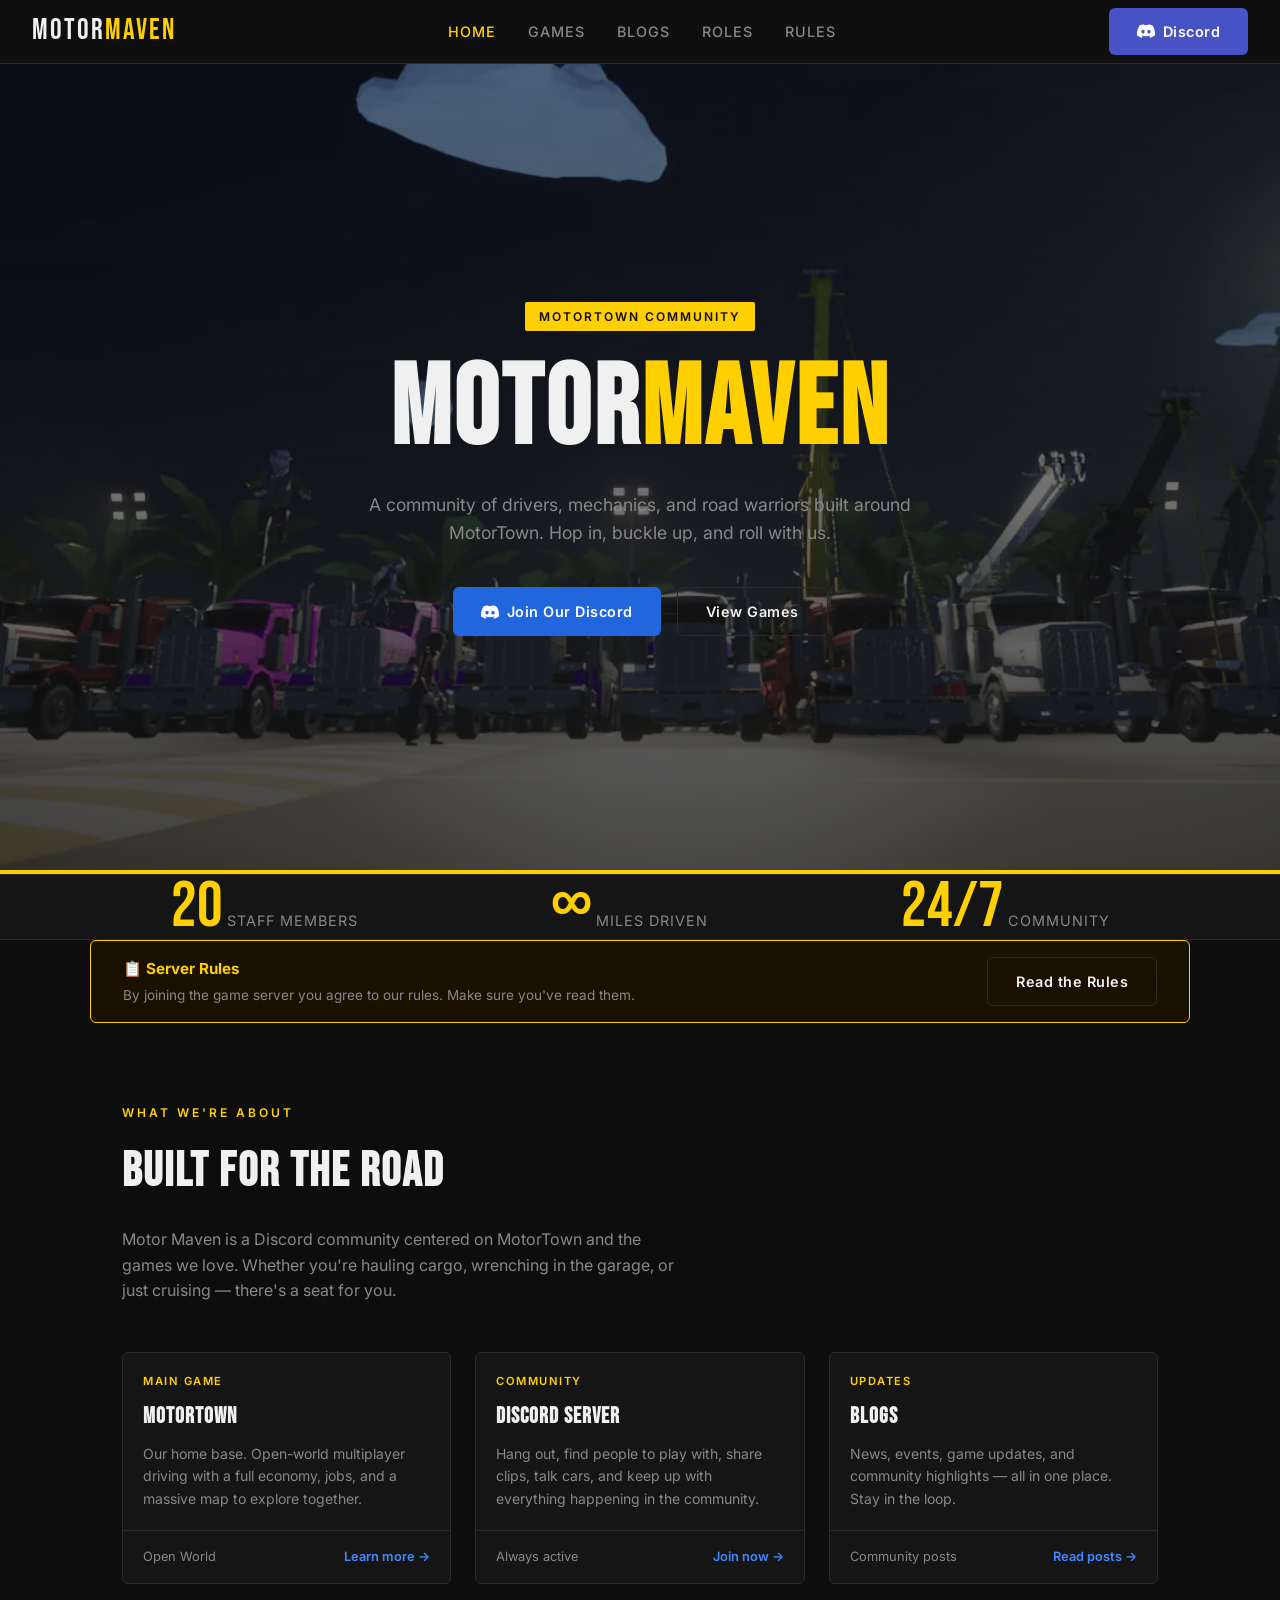
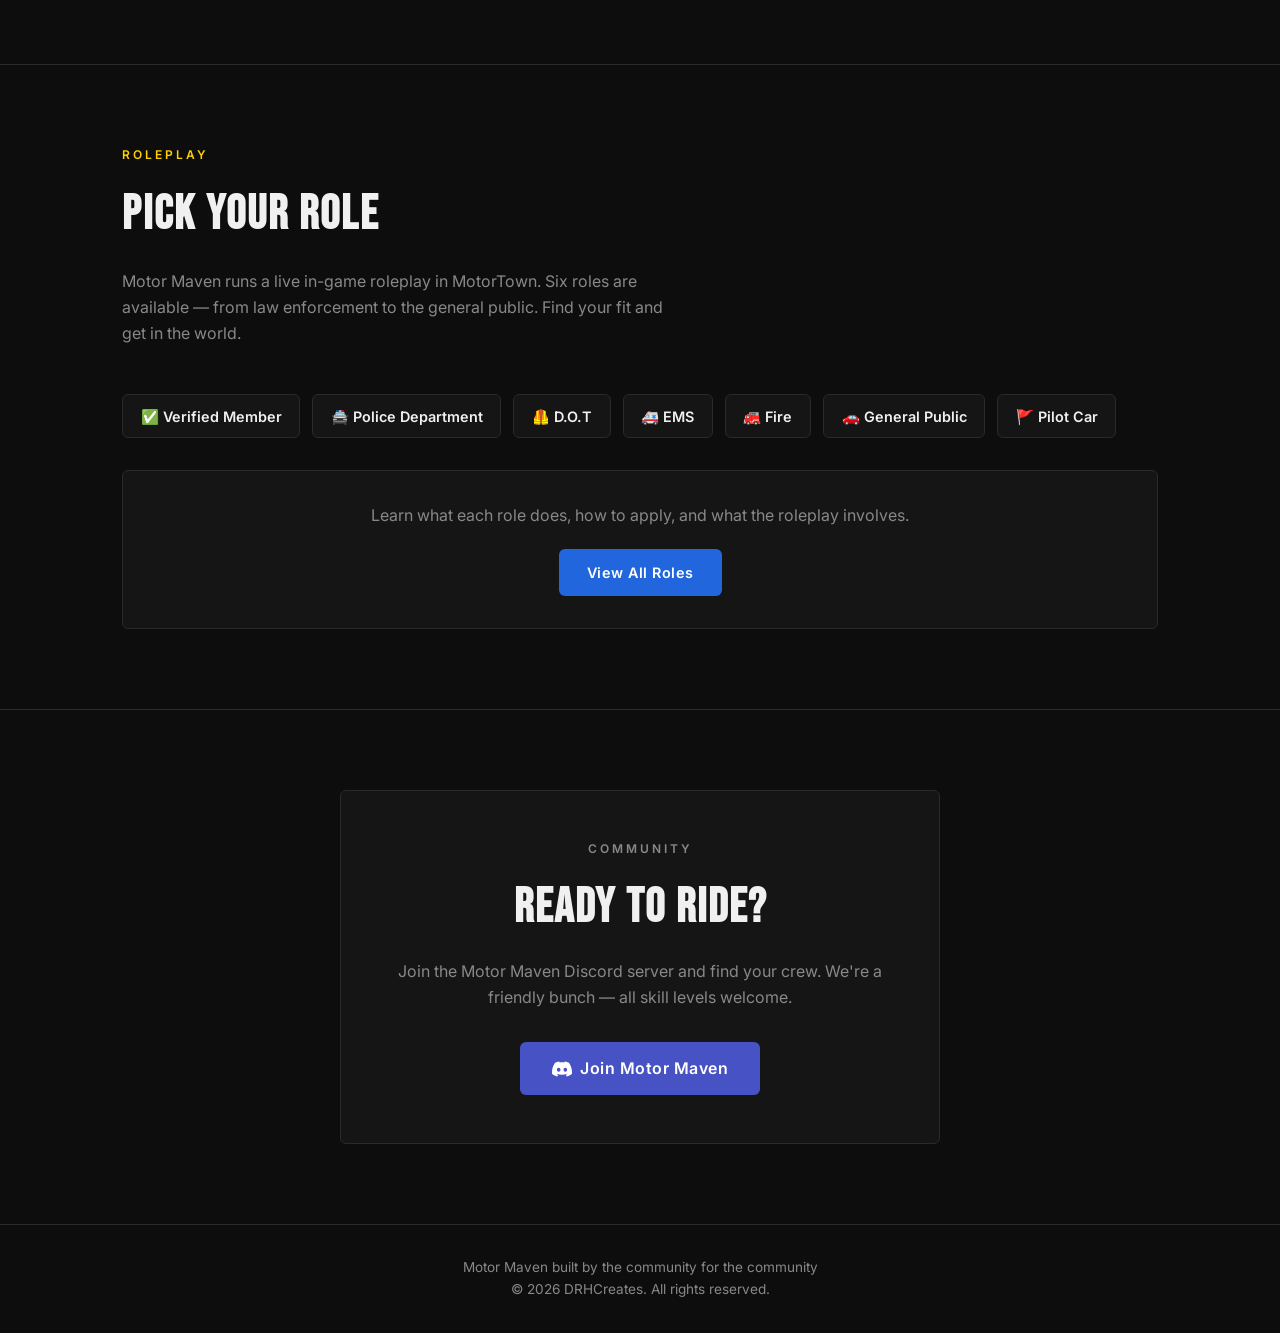
==== commit 7275bbbc: "Add Discord CTA sections, favicon fixes, and btn-gold style across all pages Co-Authored-By: Claude " ====
--- a/index.html
+++ b/index.html
@@ -10,6 +10,7 @@
   <link rel="preload" href="https://fonts.googleapis.com/css2?family=Bebas+Neue&family=Inter:wght@400;500;600&display=swap" as="style" onload="this.onload=null;this.rel='stylesheet'">
   <noscript><link rel="stylesheet" href="https://fonts.googleapis.com/css2?family=Bebas+Neue&family=Inter:wght@400;500;600&display=swap"></noscript>
   <meta name="theme-color" content="#0d0d0d">
+  <link rel="icon" href="assets/favicon.png" type="image/png">
   <link rel="preload" href="assets/images/hero-bg.webp" as="image">
   <link rel="stylesheet" href="css/style.css">
   <meta property="og:type" content="website">
@@ -37,7 +38,7 @@
       </ul>
       <a href="https://discord.gg/wgUbp8NS54" target="_blank" rel="noopener noreferrer" class="nav-discord btn" aria-label="Join Motor Maven on Discord (opens in new tab)">
         <svg width="18" height="18" viewBox="0 0 24 24" fill="currentColor" aria-hidden="true" focusable="false">
-          <path d="M20.317 4.37a19.791 19.791 0 0 0-4.885-1.515.074.074 0 0 0-.079.037c-.21.375-.444.864-.608 1.25a18.27 18.27 0 0 0-5.487 0 12.64 12.64 0 0 0-.617-1.25.077.077 0 0 0-.079-.037A19.736 19.736 0 0 0 3.677 4.37a.07.07 0 0 0-.032.027C.533 9.046-.32 13.58.099 18.057c.002.022.015.043.03.056a19.9 19.9 0 0 0 5.993 3.03.078.078 0 0 0 .084-.028 14.09 14.09 0 0 0 1.226-1.994.076.076 0 0 0-.041-.106 13.107 13.107 0 0 1-1.872-.892.077.077 0 0 1-.008-.128 10.2 10.2 0 0 0 .372-.292.074.074 0 0 1 .077-.01c3.928 1.793 8.18 1.793 12.062 0a.074.074 0 0 1 .078.01c.12.098.246.198.373.292a.077.077 0 0 1-.006.127 12.299 12.299 0 0 1-1.873.892.077.077 0 0 0-.041.107c.36.698.772 1.362 1.225 1.993a.076.076 0 0 0 .084.028 19.839 19.839 0 0 0 6.002-3.03.077.077 0 0 0 .032-.054c.5-5.177-.838-9.674-3.549-13.66a.061.061 0 0 0-.031-.03z"/>
+          <path d="M20.317 4.3698a19.7913 19.7913 0 00-4.8851-1.5152.0741.0741 0 00-.0785.0371c-.211.3753-.4447.8648-.6083 1.2495-1.8447-.2762-3.68-.2762-5.4868 0-.1636-.3933-.4058-.8742-.6177-1.2495a.077.077 0 00-.0785-.037 19.7363 19.7363 0 00-4.8852 1.515.0699.0699 0 00-.0321.0277C.5334 9.0458-.319 13.5799.0992 18.0578a.0824.0824 0 00.0312.0561 19.9261 19.9261 0 005.9929 3.0294.0777.0777 0 00.0842-.0276c.4616-.6304.8731-1.2952 1.226-1.9942.0209-.0408.0067-.0895-.0323-.1123a13.1945 13.1945 0 01-1.8726-.8944.0766.0766 0 01-.0076-.1274c.1258-.0943.2517-.1923.3718-.2914a.0743.0743 0 01.0776-.0105c3.9278 1.7933 8.18 1.7933 12.0614 0a.0739.0739 0 01.0785.0095c.1202.099.246.1981.3728.2924a.0766.0766 0 01-.0057.1275 12.2994 12.2994 0 01-1.873.8914.0766.0766 0 00-.0323.1134c.3604.698.7719 1.3628 1.225 1.9932a.076.076 0 00.0842.0286 19.8794 19.8794 0 006.0028-3.0315.077.077 0 00.0313-.0552c.5004-5.177-.8382-9.6739-3.5485-13.6604a.061.061 0 00-.0312-.0286zM8.02 15.3312c-1.1825 0-2.1569-1.0857-2.1569-2.419 0-1.3332.9555-2.4189 2.157-2.4189 1.2108 0 2.1757 1.0952 2.1568 2.419 0 1.3332-.9555 2.4189-2.1569 2.4189zm7.9748 0c-1.1825 0-2.1569-1.0857-2.1569-2.419 0-1.3332.9554-2.4189 2.1569-2.4189 1.2108 0 2.1757 1.0952 2.1568 2.419 0 1.3332-.946 2.4189-2.1568 2.4189Z"/>
         </svg>
         Discord
       </a>
@@ -60,7 +61,7 @@
         <div class="hero-cta">
           <a href="https://discord.gg/wgUbp8NS54" target="_blank" rel="noopener noreferrer" class="btn btn-primary">
             <svg width="18" height="18" viewBox="0 0 24 24" fill="currentColor" aria-hidden="true" focusable="false">
-              <path d="M20.317 4.37a19.791 19.791 0 0 0-4.885-1.515.074.074 0 0 0-.079.037c-.21.375-.444.864-.608 1.25a18.27 18.27 0 0 0-5.487 0 12.64 12.64 0 0 0-.617-1.25.077.077 0 0 0-.079-.037A19.736 19.736 0 0 0 3.677 4.37a.07.07 0 0 0-.032.027C.533 9.046-.32 13.58.099 18.057c.002.022.015.043.03.056a19.9 19.9 0 0 0 5.993 3.03.078.078 0 0 0 .084-.028 14.09 14.09 0 0 0 1.226-1.994.076.076 0 0 0-.041-.106 13.107 13.107 0 0 1-1.872-.892.077.077 0 0 1-.008-.128 10.2 10.2 0 0 0 .372-.292.074.074 0 0 1 .077-.01c3.928 1.793 8.18 1.793 12.062 0a.074.074 0 0 1 .078.01c.12.098.246.198.373.292a.077.077 0 0 1-.006.127 12.299 12.299 0 0 1-1.873.892.077.077 0 0 0-.041.107c.36.698.772 1.362 1.225 1.993a.076.076 0 0 0 .084.028 19.839 19.839 0 0 0 6.002-3.03.077.077 0 0 0 .032-.054c.5-5.177-.838-9.674-3.549-13.66a.061.061 0 0 0-.031-.03z"/>
+              <path d="M20.317 4.3698a19.7913 19.7913 0 00-4.8851-1.5152.0741.0741 0 00-.0785.0371c-.211.3753-.4447.8648-.6083 1.2495-1.8447-.2762-3.68-.2762-5.4868 0-.1636-.3933-.4058-.8742-.6177-1.2495a.077.077 0 00-.0785-.037 19.7363 19.7363 0 00-4.8852 1.515.0699.0699 0 00-.0321.0277C.5334 9.0458-.319 13.5799.0992 18.0578a.0824.0824 0 00.0312.0561 19.9261 19.9261 0 005.9929 3.0294.0777.0777 0 00.0842-.0276c.4616-.6304.8731-1.2952 1.226-1.9942.0209-.0408.0067-.0895-.0323-.1123a13.1945 13.1945 0 01-1.8726-.8944.0766.0766 0 01-.0076-.1274c.1258-.0943.2517-.1923.3718-.2914a.0743.0743 0 01.0776-.0105c3.9278 1.7933 8.18 1.7933 12.0614 0a.0739.0739 0 01.0785.0095c.1202.099.246.1981.3728.2924a.0766.0766 0 01-.0057.1275 12.2994 12.2994 0 01-1.873.8914.0766.0766 0 00-.0323.1134c.3604.698.7719 1.3628 1.225 1.9932a.076.076 0 00.0842.0286 19.8794 19.8794 0 006.0028-3.0315.077.077 0 00.0313-.0552c.5004-5.177-.8382-9.6739-3.5485-13.6604a.061.061 0 00-.0312-.0286zM8.02 15.3312c-1.1825 0-2.1569-1.0857-2.1569-2.419 0-1.3332.9555-2.4189 2.157-2.4189 1.2108 0 2.1757 1.0952 2.1568 2.419 0 1.3332-.9555 2.4189-2.1569 2.4189zm7.9748 0c-1.1825 0-2.1569-1.0857-2.1569-2.419 0-1.3332.9554-2.4189 2.1569-2.4189 1.2108 0 2.1757 1.0952 2.1568 2.419 0 1.3332-.946 2.4189-2.1568 2.4189Z"/>
             </svg>
             Join Our Discord
           <span class="sr-only">(opens in new tab)</span></a>
@@ -177,7 +178,7 @@
         <p>Join the Motor Maven Discord server and find your crew. We're a friendly bunch — all skill levels welcome.</p>
         <a href="https://discord.gg/wgUbp8NS54" target="_blank" rel="noopener noreferrer" class="btn btn-discord" aria-label="Join Motor Maven on Discord (opens in new tab)">
           <svg width="20" height="20" viewBox="0 0 24 24" fill="currentColor" aria-hidden="true" focusable="false">
-            <path d="M20.317 4.37a19.791 19.791 0 0 0-4.885-1.515.074.074 0 0 0-.079.037c-.21.375-.444.864-.608 1.25a18.27 18.27 0 0 0-5.487 0 12.64 12.64 0 0 0-.617-1.25.077.077 0 0 0-.079-.037A19.736 19.736 0 0 0 3.677 4.37a.07.07 0 0 0-.032.027C.533 9.046-.32 13.58.099 18.057c.002.022.015.043.03.056a19.9 19.9 0 0 0 5.993 3.03.078.078 0 0 0 .084-.028 14.09 14.09 0 0 0 1.226-1.994.076.076 0 0 0-.041-.106 13.107 13.107 0 0 1-1.872-.892.077.077 0 0 1-.008-.128 10.2 10.2 0 0 0 .372-.292.074.074 0 0 1 .077-.01c3.928 1.793 8.18 1.793 12.062 0a.074.074 0 0 1 .078.01c.12.098.246.198.373.292a.077.077 0 0 1-.006.127 12.299 12.299 0 0 1-1.873.892.077.077 0 0 0-.041.107c.36.698.772 1.362 1.225 1.993a.076.076 0 0 0 .084.028 19.839 19.839 0 0 0 6.002-3.03.077.077 0 0 0 .032-.054c.5-5.177-.838-9.674-3.549-13.66a.061.061 0 0 0-.031-.03z"/>
+            <path d="M20.317 4.3698a19.7913 19.7913 0 00-4.8851-1.5152.0741.0741 0 00-.0785.0371c-.211.3753-.4447.8648-.6083 1.2495-1.8447-.2762-3.68-.2762-5.4868 0-.1636-.3933-.4058-.8742-.6177-1.2495a.077.077 0 00-.0785-.037 19.7363 19.7363 0 00-4.8852 1.515.0699.0699 0 00-.0321.0277C.5334 9.0458-.319 13.5799.0992 18.0578a.0824.0824 0 00.0312.0561 19.9261 19.9261 0 005.9929 3.0294.0777.0777 0 00.0842-.0276c.4616-.6304.8731-1.2952 1.226-1.9942.0209-.0408.0067-.0895-.0323-.1123a13.1945 13.1945 0 01-1.8726-.8944.0766.0766 0 01-.0076-.1274c.1258-.0943.2517-.1923.3718-.2914a.0743.0743 0 01.0776-.0105c3.9278 1.7933 8.18 1.7933 12.0614 0a.0739.0739 0 01.0785.0095c.1202.099.246.1981.3728.2924a.0766.0766 0 01-.0057.1275 12.2994 12.2994 0 01-1.873.8914.0766.0766 0 00-.0323.1134c.3604.698.7719 1.3628 1.225 1.9932a.076.076 0 00.0842.0286 19.8794 19.8794 0 006.0028-3.0315.077.077 0 00.0313-.0552c.5004-5.177-.8382-9.6739-3.5485-13.6604a.061.061 0 00-.0312-.0286zM8.02 15.3312c-1.1825 0-2.1569-1.0857-2.1569-2.419 0-1.3332.9555-2.4189 2.157-2.4189 1.2108 0 2.1757 1.0952 2.1568 2.419 0 1.3332-.9555 2.4189-2.1569 2.4189zm7.9748 0c-1.1825 0-2.1569-1.0857-2.1569-2.419 0-1.3332.9554-2.4189 2.1569-2.4189 1.2108 0 2.1757 1.0952 2.1568 2.419 0 1.3332-.946 2.4189-2.1568 2.4189Z"/>
           </svg>
           Join Motor Maven
         </a>
--- a/css/style.css
+++ b/css/style.css
@@ -1 +1 @@
-*,*::before,*::after{box-sizing: border-box;margin: 0;padding: 0}:root{--bg: #0d0d0d;--bg-card: #151515;--bg-nav: #111111ee;--accent: #4488ff;--accent-dim: #2266dd;--gold: #ffd000;--text: #f0f0f0;--text-muted: #888;--border: #2a2a2a;--radius: 6px}html{scroll-behavior: smooth}body{background-color: var(--bg);color: var(--text);font-family: 'Inter',sans-serif;font-size: 16px;line-height: 1.6}a{color: inherit;text-decoration: none}img{display: block;max-width: 100%}nav{position: sticky;top: 0;z-index: 100;background: var(--bg-nav);backdrop-filter: blur(10px);border-bottom: 1px solid var(--border);padding: 0 2rem;display: flex;align-items: center;justify-content: space-between;height: 64px}.nav-logo{font-family: 'Bebas Neue',sans-serif;font-size: 1.8rem;letter-spacing: 2px;color: var(--text)}.nav-logo span{color: var(--gold)}.nav-links{display: flex;gap: 2rem;list-style: none}.nav-links a{font-size: 0.9rem;font-weight: 500;color: var(--text-muted);text-transform: uppercase;letter-spacing: 1px;transition: color 0.2s}.nav-links a:hover,.nav-links a.active{color: var(--gold)}.nav-discord{display: flex;align-items: center;gap: 0.5rem;background: #4752c4;color: #fff !important;padding: 0.45rem 1rem;border-radius: var(--radius);font-size: 0.85rem;font-weight: 600;transition: background 0.2s}.nav-discord:hover{background: #3b44a5 !important;color: #fff !important}.hero{position: relative;display: flex;flex-direction: column;align-items: center;justify-content: center;text-align: center;min-height: 90vh;padding: 4rem 2rem;overflow: hidden}.hero-bg{position: absolute;inset: 0;background: linear-gradient(to bottom,rgba(13,13,13,0.4) 0%,rgba(13,13,13,0.75) 100%),url('../assets/images/hero-bg.webp') center/cover no-repeat;z-index: 0}.hero-stripe{position: absolute;bottom: 0;left: 0;width: 100%;height: 4px;background: var(--gold)}.hero-content{position: relative;z-index: 1;max-width: 800px}.hero-tag{display: inline-block;background: var(--gold);color: #0d0d0d;font-size: 0.75rem;font-weight: 600;letter-spacing: 2px;text-transform: uppercase;padding: 0.3rem 0.9rem;border-radius: 2px;margin-bottom: 1.5rem}.hero h1{font-family: 'Bebas Neue',sans-serif;font-size: clamp(3.5rem,10vw,7rem);line-height: 1;letter-spacing: 3px;margin-bottom: 1.5rem}.hero h1 span{color: var(--gold)}.hero p{font-size: 1.1rem;color: var(--text-muted);max-width: 560px;margin: 0 auto 2.5rem}.hero-cta{display: flex;gap: 1rem;justify-content: center;flex-wrap: wrap}.btn{display: inline-flex;align-items: center;gap: 0.5rem;padding: 0.75rem 1.75rem;border-radius: var(--radius);font-size: 0.9rem;font-weight: 600;letter-spacing: 0.5px;transition: all 0.2s;cursor: pointer;border: none}.btn-primary{background: var(--accent-dim);color: #fff}.btn-primary:hover{background: #1a55bb}.btn-outline{background: transparent;color: var(--text);border: 1px solid var(--border)}.btn-outline:hover{border-color: var(--accent);color: var(--accent)}section{padding: 5rem 2rem;max-width: 1100px;margin: 0 auto}.section-label{font-size: 0.75rem;font-weight: 600;letter-spacing: 3px;text-transform: uppercase;color: var(--gold);margin-bottom: 0.75rem}.section-title{font-family: 'Bebas Neue',sans-serif;font-size: clamp(2rem,5vw,3rem);letter-spacing: 2px;margin-bottom: 1rem}.section-desc{color: var(--text-muted);max-width: 560px;margin-bottom: 3rem}.divider{width: 100%;height: 1px;background: var(--border);margin: 0;border: none}.card-grid{display: grid;grid-template-columns: repeat(auto-fill,minmax(280px,1fr));gap: 1.5rem}.card{background: var(--bg-card);border: 1px solid var(--border);border-radius: var(--radius);overflow: hidden;transition: border-color 0.2s,transform 0.2s}.card:hover{border-color: var(--gold);transform: translateY(-3px)}.card-img{width: 100%;aspect-ratio: 16/9;object-fit: cover;background: #1a1a1a}.card-body{padding: 1.25rem}.card-tag{font-size: 0.7rem;font-weight: 600;letter-spacing: 1.5px;text-transform: uppercase;color: var(--gold);margin-bottom: 0.5rem}.card-title{font-family: 'Bebas Neue',sans-serif;font-size: 1.4rem;letter-spacing: 1px;margin-bottom: 0.5rem}.card-desc{font-size: 0.875rem;color: var(--text-muted);line-height: 1.6}.card-footer{padding: 1rem 1.25rem;border-top: 1px solid var(--border);display: flex;align-items: center;justify-content: space-between;font-size: 0.8rem;color: var(--text-muted)}.stats-bar{background: var(--bg-card);border-top: 1px solid var(--border);border-bottom: 1px solid var(--border)}.stats-bar-inner{max-width: 1100px;margin: 0 auto;padding: 3.5rem 2rem;display: flex;gap: 2rem;flex-wrap: wrap;justify-content: space-around}.stat{text-align: center}.stat-number{font-family: 'Bebas Neue',sans-serif;font-size: 4rem;color: var(--gold);line-height: 1}.stat-label{font-size: 0.9rem;color: var(--text-muted);text-transform: uppercase;letter-spacing: 1px;margin-top: 0.35rem}.discord-cta{background: var(--bg-card);border: 1px solid var(--border);border-radius: var(--radius);padding: 3rem 2rem;text-align: center;margin: 0 auto;max-width: 600px}.discord-cta .section-title{margin-bottom: 0.75rem}.discord-cta p{color: var(--text-muted);margin-bottom: 2rem}.btn-discord{background: #4752c4;color: #fff;font-size: 1rem;padding: 0.85rem 2rem}.btn-discord:hover{background: #3b44a5}footer{border-top: 1px solid var(--border);padding: 2rem;text-align: center;color: var(--text-muted);font-size: 0.85rem}footer a{color: var(--accent)}.page-header{padding: 5rem 2rem 3rem;border-bottom: 2px solid var(--gold);max-width: 1100px;margin: 0 auto}.blog-list{display: flex;flex-direction: column;gap: 1.5rem}.blog-card-link{display: block;text-decoration: none;color: inherit;border-radius: var(--radius)}.blog-card-link:hover .blog-card{border-color: var(--gold)}.blog-card-link .blog-card{transition: border-color 0.2s}.blog-card{display: flex;gap: 1.5rem;background: var(--bg-card);border: 1px solid var(--border);border-radius: var(--radius);overflow: hidden;transition: border-color 0.2s}.blog-card:hover{border-color: var(--gold)}.blog-card-img{width: 200px;flex-shrink: 0;object-fit: cover;background: #1a1a1a}.blog-card-body{padding: 1.5rem;display: flex;flex-direction: column;justify-content: center}.blog-meta{font-size: 0.8rem;color: var(--text-muted);margin-bottom: 0.5rem}.games-grid{display: flex;flex-direction: column;gap: 1.5rem;list-style: none;padding: 0}.game-card{background: var(--bg-card);border: 1px solid var(--border);border-radius: var(--radius);overflow: hidden;transition: border-color 0.2s,transform 0.2s;display: flex;align-items: stretch}.game-card:hover{border-color: var(--gold);transform: translateY(-3px)}.game-card-img{width: 240px;height: 180px;flex-shrink: 0;object-fit: contain;background: #1a1a1a;align-self: center}.game-card-body{padding: 1.75rem 2rem;display: flex;flex-direction: column;justify-content: center;flex: 1}.game-title{font-family: 'Bebas Neue',sans-serif;font-size: 1.8rem;letter-spacing: 1px;margin-bottom: 0.5rem;color: var(--gold)}.game-desc{font-size: 0.925rem;color: var(--text-muted);line-height: 1.6;margin-bottom: 1.5rem}.sr-only{position: absolute;width: 1px;height: 1px;padding: 0;margin: -1px;overflow: hidden;clip: rect(0,0,0,0);white-space: nowrap;border: 0}.skip-link{position: absolute;top: -100%;left: 1rem;background: var(--accent-dim);color: #fff;padding: 0.5rem 1rem;font-size: 0.9rem;font-weight: 600;border-radius: 0 0 var(--radius) var(--radius);z-index: 200;transition: top 0.15s}.skip-link:focus{top: 0}:focus-visible{outline: 2px solid var(--accent);outline-offset: 3px;border-radius: 2px}.rules-cta-banner{max-width: 1100px;margin: 0 auto 0;padding: 1rem 2rem;display: flex;align-items: center;justify-content: space-between;gap: 1.5rem;background: #1a1000;border: 1px solid var(--gold);border-radius: var(--radius)}.rules-cta-text{display: flex;flex-direction: column;gap: 0.2rem}.rules-cta-text strong{color: var(--gold);font-size: 0.95rem}.rules-cta-text span{font-size: 0.85rem;color: var(--text-muted)}.roles-teaser-grid{list-style: none;padding: 0;display: flex;flex-wrap: wrap;gap: 0.75rem;margin-bottom: 2rem}.roles-teaser-item{background: var(--bg-card);border: 1px solid var(--border);border-radius: var(--radius);padding: 0.6rem 1.1rem;font-size: 0.9rem;font-weight: 600}.rp-info-list{list-style: none;padding: 0;display: flex;flex-direction: column;gap: 1rem}.rp-info-item{background: var(--bg-card);border: 1px solid var(--border);border-radius: var(--radius);padding: 1.25rem}.rp-info-item h3{font-family: 'Bebas Neue',sans-serif;font-size: 1.1rem;letter-spacing: 1px;color: var(--gold);margin-bottom: 0.4rem}.rp-info-item p{font-size: 0.9rem;color: var(--text-muted);line-height: 1.6}.rp-grid{display: grid;grid-template-columns: repeat(auto-fill,minmax(220px,1fr));gap: 1.25rem;list-style: none;padding: 0;margin-bottom: 2.5rem}.rp-card{background: var(--bg-card);border: 1px solid var(--border);border-radius: var(--radius);padding: 1.5rem 1.25rem;transition: border-color 0.2s,transform 0.2s}.rp-card:hover{border-color: var(--gold);transform: translateY(-3px)}.rp-icon{font-size: 2rem;margin-bottom: 0.75rem;line-height: 1}.rp-title{font-family: 'Bebas Neue',sans-serif;font-size: 1.3rem;letter-spacing: 1px;margin-bottom: 0.4rem;color: var(--gold)}.rp-desc{font-size: 0.875rem;color: var(--text-muted);line-height: 1.6}.rules-categories{display: flex;flex-direction: column;gap: 2rem}.rules-category{background: var(--bg-card);border: 1px solid var(--border);border-radius: var(--radius);overflow: hidden}.rules-cat-title{font-family: 'Bebas Neue',sans-serif;font-size: 1.2rem;letter-spacing: 1px;padding: 0.9rem 1.25rem;border-bottom: 1px solid var(--border);background: #111;color: var(--gold)}.rules-bullets{list-style: none;padding: 1rem 1.25rem;display: flex;flex-direction: column;gap: 0.5rem}.rules-bullets li{font-size: 0.9rem;color: var(--text-muted);line-height: 1.6;padding-left: 1rem;position: relative}.rules-bullets li::before{content: '•';position: absolute;left: 0;color: var(--gold)}ul.rules-list{list-style: none;padding: 0.75rem 1.25rem;display: flex;flex-direction: column;gap: 0.5rem}.rules-item{display: flex;align-items: flex-start;gap: 1rem;padding: 0.75rem 0;border-bottom: 1px solid var(--border);font-size: 0.9rem;line-height: 1.6}.rules-item:last-child{border-bottom: none}.rules-item::before{content: attr(data-rule);font-family: 'Bebas Neue',sans-serif;font-size: 1rem;font-weight: 700;color: #0d0d0d;background: var(--accent);min-width: 2rem;height: 2rem;border-radius: 4px;display: flex;align-items: center;justify-content: center;flex-shrink: 0;line-height: 1}.rules-sub{list-style: none;padding: 0;margin-top: 0.4rem;display: flex;flex-direction: column;gap: 0.3rem}.rules-sub li{font-size: 0.85rem;color: var(--text-muted);padding-left: 1rem;position: relative;line-height: 1.5}.rules-sub li::before{content: '–';position: absolute;left: 0;color: var(--gold)}.rules-note{font-size: 0.85rem;color: var(--gold);margin-top: 0.5rem}.rules-final{background: var(--bg-card);border: 1px solid var(--border);border-radius: var(--radius);padding: 1.25rem;display: flex;flex-direction: column;gap: 0.5rem;font-size: 0.9rem;color: var(--text-muted);line-height: 1.6}.rp-cta{text-align: center;padding: 2rem;background: var(--bg-card);border: 1px solid var(--border);border-radius: var(--radius)}.rp-cta p{color: var(--text-muted);margin-bottom: 1.25rem}.staff-grid{display: grid;grid-template-columns: repeat(auto-fill,minmax(260px,1fr));gap: 1.5rem}.staff-card{background: var(--bg-card);border: 1px solid var(--border);border-radius: var(--radius);overflow: hidden;transition: border-color 0.2s,transform 0.2s}.staff-card:hover{border-color: var(--accent);transform: translateY(-3px)}.staff-avatar{width: 100%;height: 160px;background: #1a1a1a;display: flex;align-items: center;justify-content: center;font-size: 4rem;color: var(--border)}.staff-body{padding: 1.25rem}.staff-name{font-family: 'Bebas Neue',sans-serif;font-size: 1.5rem;letter-spacing: 1px;margin-bottom: 0.5rem}.staff-bio{font-size: 0.875rem;color: var(--text-muted);line-height: 1.6}.card-grid,.games-grid,.blog-list,.staff-grid,.stats-bar-inner{list-style: none;padding: 0}@media (prefers-reduced-motion: reduce){html{scroll-behavior: auto}*,*::before,*::after{transition-duration: 0.01ms !important;animation-duration: 0.01ms !important}}.nav-hamburger{display: none;flex-direction: column;justify-content: center;gap: 5px;background: none;border: none;cursor: pointer;padding: 0.4rem;margin-left: 0.5rem;flex-shrink: 0}.nav-hamburger span{display: block;width: 22px;height: 2px;background: var(--text);border-radius: 2px;transition: transform 0.2s,opacity 0.2s}nav.nav-open .nav-hamburger span:nth-child(1){transform: translateY(7px) rotate(45deg)}nav.nav-open .nav-hamburger span:nth-child(2){opacity: 0}nav.nav-open .nav-hamburger span:nth-child(3){transform: translateY(-7px) rotate(-45deg)}@media (max-width: 768px){nav{padding: 0 1rem;flex-wrap: wrap;height: auto;min-height: 64px;align-items: center}.nav-hamburger{display: flex}.nav-links{display: none;order: 3;width: 100%;flex-direction: column;padding: 0.25rem 0 0.75rem;border-top: 1px solid var(--border);gap: 0;list-style: none}nav.nav-open .nav-links{display: flex}.nav-links li{width: 100%}.nav-links a{display: block;padding: 0.8rem 0.25rem;font-size: 1rem;letter-spacing: 0.5px;border-bottom: 1px solid var(--border)}.nav-links li:last-child a{border-bottom: none}section{padding: 3rem 1rem}.stats-bar-inner{flex-direction: column;align-items: center;padding: 2.5rem 1rem;gap: 1.5rem}.rules-cta-banner{flex-direction: column;align-items: flex-start;gap: 1rem;padding: 1rem 1.25rem}.rules-cta-banner .btn{width: 100%;justify-content: center}.blog-card{flex-direction: column}.blog-card-img{width: 100%;height: 180px}.game-card,.featured-game-card{flex-direction: column}.game-card-img,.featured-game-card .featured-game-img{width: 100%;height: 180px;align-self: auto}}+*,*::before,*::after{box-sizing: border-box;margin: 0;padding: 0}:root{--bg: #0d0d0d;--bg-card: #151515;--bg-nav: #111111ee;--accent: #4488ff;--accent-dim: #2266dd;--gold: #ffd000;--text: #f0f0f0;--text-muted: #888;--border: #2a2a2a;--radius: 6px}html{scroll-behavior: smooth}body{background-color: var(--bg);color: var(--text);font-family: 'Inter',sans-serif;font-size: 16px;line-height: 1.6}a{color: inherit;text-decoration: none}img{display: block;max-width: 100%}nav{position: sticky;top: 0;z-index: 100;background: var(--bg-nav);backdrop-filter: blur(10px);border-bottom: 1px solid var(--border);padding: 0 2rem;display: flex;align-items: center;justify-content: space-between;height: 64px}.nav-logo{font-family: 'Bebas Neue',sans-serif;font-size: 1.8rem;letter-spacing: 2px;color: var(--text)}.nav-logo span{color: var(--gold)}.nav-links{display: flex;gap: 2rem;list-style: none}.nav-links a{font-size: 0.9rem;font-weight: 500;color: var(--text-muted);text-transform: uppercase;letter-spacing: 1px;transition: color 0.2s}.nav-links a:hover,.nav-links a.active{color: var(--gold)}.nav-discord{display: flex;align-items: center;gap: 0.5rem;background: #4752c4;color: #fff !important;padding: 0.45rem 1rem;border-radius: var(--radius);font-size: 0.85rem;font-weight: 600;transition: background 0.2s}.nav-discord:hover{background: #3b44a5 !important;color: #fff !important}.hero{position: relative;display: flex;flex-direction: column;align-items: center;justify-content: center;text-align: center;min-height: 90vh;padding: 4rem 2rem;overflow: hidden}.hero-bg{position: absolute;inset: 0;background: linear-gradient(to bottom,rgba(13,13,13,0.4) 0%,rgba(13,13,13,0.75) 100%),url('../assets/images/hero-bg.webp') center/cover no-repeat;z-index: 0}.hero-stripe{position: absolute;bottom: 0;left: 0;width: 100%;height: 4px;background: var(--gold)}.hero-content{position: relative;z-index: 1;max-width: 800px}.hero-tag{display: inline-block;background: var(--gold);color: #0d0d0d;font-size: 0.75rem;font-weight: 600;letter-spacing: 2px;text-transform: uppercase;padding: 0.3rem 0.9rem;border-radius: 2px;margin-bottom: 1.5rem}.hero h1{font-family: 'Bebas Neue',sans-serif;font-size: clamp(3.5rem,10vw,7rem);line-height: 1;letter-spacing: 3px;margin-bottom: 1.5rem}.hero h1 span{color: var(--gold)}.hero p{font-size: 1.1rem;color: var(--text-muted);max-width: 560px;margin: 0 auto 2.5rem}.hero-cta{display: flex;gap: 1rem;justify-content: center;flex-wrap: wrap}.btn{display: inline-flex;align-items: center;gap: 0.5rem;padding: 0.75rem 1.75rem;border-radius: var(--radius);font-size: 0.9rem;font-weight: 600;letter-spacing: 0.5px;transition: all 0.2s;cursor: pointer;border: none}.btn-primary{background: var(--accent-dim);color: #fff}.btn-primary:hover{background: #1a55bb}.btn-outline{background: transparent;color: var(--text);border: 1px solid var(--border)}.btn-outline:hover{border-color: var(--accent);color: var(--accent)}section{padding: 5rem 2rem;max-width: 1100px;margin: 0 auto}.section-label{font-size: 0.75rem;font-weight: 600;letter-spacing: 3px;text-transform: uppercase;color: var(--gold);margin-bottom: 0.75rem}.section-title{font-family: 'Bebas Neue',sans-serif;font-size: clamp(2rem,5vw,3rem);letter-spacing: 2px;margin-bottom: 1rem}.section-desc{color: var(--text-muted);max-width: 560px;margin-bottom: 3rem}.divider{width: 100%;height: 1px;background: var(--border);margin: 0;border: none}.card-grid{display: grid;grid-template-columns: repeat(auto-fill,minmax(280px,1fr));gap: 1.5rem}.card{background: var(--bg-card);border: 1px solid var(--border);border-radius: var(--radius);overflow: hidden;transition: border-color 0.2s,transform 0.2s}.card:hover{border-color: var(--gold);transform: translateY(-3px)}.card-img{width: 100%;aspect-ratio: 16/9;object-fit: cover;background: #1a1a1a}.card-body{padding: 1.25rem}.card-tag{font-size: 0.7rem;font-weight: 600;letter-spacing: 1.5px;text-transform: uppercase;color: var(--gold);margin-bottom: 0.5rem}.card-title{font-family: 'Bebas Neue',sans-serif;font-size: 1.4rem;letter-spacing: 1px;margin-bottom: 0.5rem}.card-desc{font-size: 0.875rem;color: var(--text-muted);line-height: 1.6}.card-footer{padding: 1rem 1.25rem;border-top: 1px solid var(--border);display: flex;align-items: center;justify-content: space-between;font-size: 0.8rem;color: var(--text-muted)}.stats-bar{background: var(--bg-card);border-top: 1px solid var(--border);border-bottom: 1px solid var(--border)}.stats-bar-inner{max-width: 1100px;margin: 0 auto;padding: 3.5rem 2rem;display: flex;gap: 2rem;flex-wrap: wrap;justify-content: space-around}.stat{text-align: center}.stat-number{font-family: 'Bebas Neue',sans-serif;font-size: 4rem;color: var(--gold);line-height: 1}.stat-label{font-size: 0.9rem;color: var(--text-muted);text-transform: uppercase;letter-spacing: 1px;margin-top: 0.35rem}.discord-cta{background: var(--bg-card);border: 1px solid var(--border);border-radius: var(--radius);padding: 3rem 2rem;text-align: center;margin: 0 auto;max-width: 600px}.discord-cta .section-title{margin-bottom: 0.75rem}.discord-cta p{color: var(--text-muted);margin-bottom: 2rem}.btn-discord{background: #4752c4;color: #fff;font-size: 1rem;padding: 0.85rem 2rem}.btn-discord:hover{background: #3b44a5}footer{border-top: 1px solid var(--border);padding: 2rem;text-align: center;color: var(--text-muted);font-size: 0.85rem}footer a{color: var(--accent)}.page-header{padding: 5rem 2rem 3rem;border-bottom: 2px solid var(--gold);max-width: 1100px;margin: 0 auto}.blog-list{display: flex;flex-direction: column;gap: 1.5rem}.blog-card-link{display: block;text-decoration: none;color: inherit;border-radius: var(--radius)}.blog-card-link:hover .blog-card{border-color: var(--gold)}.blog-card-link .blog-card{transition: border-color 0.2s}.blog-card{display: flex;gap: 1.5rem;background: var(--bg-card);border: 1px solid var(--border);border-radius: var(--radius);overflow: hidden;transition: border-color 0.2s}.blog-card:hover{border-color: var(--gold)}.blog-card-img{width: 200px;flex-shrink: 0;object-fit: cover;background: #1a1a1a}.blog-card-body{padding: 1.5rem;display: flex;flex-direction: column;justify-content: center}.blog-meta{font-size: 0.8rem;color: var(--text-muted);margin-bottom: 0.5rem}.games-grid{display: flex;flex-direction: column;gap: 1.5rem;list-style: none;padding: 0}.game-card{background: var(--bg-card);border: 1px solid var(--border);border-radius: var(--radius);overflow: hidden;transition: border-color 0.2s,transform 0.2s;display: flex;align-items: stretch}.game-card:hover{border-color: var(--gold);transform: translateY(-3px)}.game-card-img{width: 240px;height: 180px;flex-shrink: 0;object-fit: contain;background: #1a1a1a;align-self: center}.game-card-body{padding: 1.75rem 2rem;display: flex;flex-direction: column;justify-content: center;flex: 1}.game-title{font-family: 'Bebas Neue',sans-serif;font-size: 1.8rem;letter-spacing: 1px;margin-bottom: 0.5rem;color: var(--gold)}.game-desc{font-size: 0.925rem;color: var(--text-muted);line-height: 1.6;margin-bottom: 1.5rem}.sr-only{position: absolute;width: 1px;height: 1px;padding: 0;margin: -1px;overflow: hidden;clip: rect(0,0,0,0);white-space: nowrap;border: 0}.skip-link{position: absolute;top: -100%;left: 1rem;background: var(--accent-dim);color: #fff;padding: 0.5rem 1rem;font-size: 0.9rem;font-weight: 600;border-radius: 0 0 var(--radius) var(--radius);z-index: 200;transition: top 0.15s}.skip-link:focus{top: 0}:focus-visible{outline: 2px solid var(--accent);outline-offset: 3px;border-radius: 2px}.rules-cta-banner{max-width: 1100px;margin: 0 auto 0;padding: 1rem 2rem;display: flex;align-items: center;justify-content: space-between;gap: 1.5rem;background: #1a1000;border: 1px solid var(--gold);border-radius: var(--radius)}.rules-cta-text{display: flex;flex-direction: column;gap: 0.2rem}.rules-cta-text strong{color: var(--gold);font-size: 0.95rem}.rules-cta-text span{font-size: 0.85rem;color: var(--text-muted)}.roles-teaser-grid{list-style: none;padding: 0;display: flex;flex-wrap: wrap;gap: 0.75rem;margin-bottom: 2rem}.roles-teaser-item{background: var(--bg-card);border: 1px solid var(--border);border-radius: var(--radius);padding: 0.6rem 1.1rem;font-size: 0.9rem;font-weight: 600}.rp-info-list{list-style: none;padding: 0;display: flex;flex-direction: column;gap: 1rem}.rp-info-item{background: var(--bg-card);border: 1px solid var(--border);border-radius: var(--radius);padding: 1.25rem}.rp-info-item h3{font-family: 'Bebas Neue',sans-serif;font-size: 1.1rem;letter-spacing: 1px;color: var(--gold);margin-bottom: 0.4rem}.rp-info-item p{font-size: 0.9rem;color: var(--text-muted);line-height: 1.6}.rp-grid{display: grid;grid-template-columns: repeat(auto-fill,minmax(220px,1fr));gap: 1.25rem;list-style: none;padding: 0;margin-bottom: 2.5rem}.rp-card{background: var(--bg-card);border: 1px solid var(--border);border-radius: var(--radius);padding: 1.5rem 1.25rem;transition: border-color 0.2s,transform 0.2s}.rp-card:hover{border-color: var(--gold);transform: translateY(-3px)}.rp-icon{font-size: 2rem;margin-bottom: 0.75rem;line-height: 1}.rp-title{font-family: 'Bebas Neue',sans-serif;font-size: 1.3rem;letter-spacing: 1px;margin-bottom: 0.4rem;color: var(--gold)}.rp-desc{font-size: 0.875rem;color: var(--text-muted);line-height: 1.6}.rules-categories{display: flex;flex-direction: column;gap: 2rem}.rules-category{background: var(--bg-card);border: 1px solid var(--border);border-radius: var(--radius);overflow: hidden}.rules-cat-title{font-family: 'Bebas Neue',sans-serif;font-size: 1.2rem;letter-spacing: 1px;padding: 0.9rem 1.25rem;border-bottom: 1px solid var(--border);background: #111;color: var(--gold)}.rules-bullets{list-style: none;padding: 1rem 1.25rem;display: flex;flex-direction: column;gap: 0.5rem}.rules-bullets li{font-size: 0.9rem;color: var(--text-muted);line-height: 1.6;padding-left: 1rem;position: relative}.rules-bullets li::before{content: '•';position: absolute;left: 0;color: var(--gold)}ul.rules-list{list-style: none;padding: 0.75rem 1.25rem;display: flex;flex-direction: column;gap: 0.5rem}.rules-item{display: flex;align-items: flex-start;gap: 1rem;padding: 0.75rem 0;border-bottom: 1px solid var(--border);font-size: 0.9rem;line-height: 1.6}.rules-item:last-child{border-bottom: none}.rules-item::before{content: attr(data-rule);font-family: 'Bebas Neue',sans-serif;font-size: 1rem;font-weight: 700;color: #0d0d0d;background: var(--accent);min-width: 2rem;height: 2rem;border-radius: 4px;display: flex;align-items: center;justify-content: center;flex-shrink: 0;line-height: 1}.rules-sub{list-style: none;padding: 0;margin-top: 0.4rem;display: flex;flex-direction: column;gap: 0.3rem}.rules-sub li{font-size: 0.85rem;color: var(--text-muted);padding-left: 1rem;position: relative;line-height: 1.5}.rules-sub li::before{content: '–';position: absolute;left: 0;color: var(--gold)}.rules-note{font-size: 0.85rem;color: var(--gold);margin-top: 0.5rem}.rules-final{background: var(--bg-card);border: 1px solid var(--border);border-radius: var(--radius);padding: 1.25rem;display: flex;flex-direction: column;gap: 0.5rem;font-size: 0.9rem;color: var(--text-muted);line-height: 1.6}.rp-cta{text-align: center;padding: 2rem;background: var(--bg-card);border: 1px solid var(--border);border-radius: var(--radius)}.rp-cta p{color: var(--text-muted);margin-bottom: 1.25rem}.staff-grid{display: grid;grid-template-columns: repeat(auto-fill,minmax(260px,1fr));gap: 1.5rem}.staff-card{background: var(--bg-card);border: 1px solid var(--border);border-radius: var(--radius);overflow: hidden;transition: border-color 0.2s,transform 0.2s}.staff-card:hover{border-color: var(--accent);transform: translateY(-3px)}.staff-avatar{width: 100%;height: 160px;background: #1a1a1a;display: flex;align-items: center;justify-content: center;font-size: 4rem;color: var(--border)}.staff-body{padding: 1.25rem}.staff-name{font-family: 'Bebas Neue',sans-serif;font-size: 1.5rem;letter-spacing: 1px;margin-bottom: 0.5rem}.staff-bio{font-size: 0.875rem;color: var(--text-muted);line-height: 1.6}.card-grid,.games-grid,.blog-list,.staff-grid,.stats-bar-inner{list-style: none;padding: 0}@media (prefers-reduced-motion: reduce){html{scroll-behavior: auto}*,*::before,*::after{transition-duration: 0.01ms !important;animation-duration: 0.01ms !important}}.nav-hamburger{display: none;flex-direction: column;justify-content: center;gap: 5px;background: none;border: none;cursor: pointer;padding: 0.4rem;margin-left: 0.5rem;flex-shrink: 0}.nav-hamburger span{display: block;width: 22px;height: 2px;background: var(--text);border-radius: 2px;transition: transform 0.2s,opacity 0.2s}nav.nav-open .nav-hamburger span:nth-child(1){transform: translateY(7px) rotate(45deg)}nav.nav-open .nav-hamburger span:nth-child(2){opacity: 0}nav.nav-open .nav-hamburger span:nth-child(3){transform: translateY(-7px) rotate(-45deg)}@media (max-width: 768px){nav{padding: 0 1rem;flex-wrap: wrap;height: auto;min-height: 64px;align-items: center}.nav-hamburger{display: flex}.nav-links{display: none;order: 3;width: 100%;flex-direction: column;padding: 0.25rem 0 0.75rem;border-top: 1px solid var(--border);gap: 0;list-style: none}nav.nav-open .nav-links{display: flex}.nav-links li{width: 100%}.nav-links a{display: block;padding: 0.8rem 0.25rem;font-size: 1rem;letter-spacing: 0.5px;border-bottom: 1px solid var(--border)}.nav-links li:last-child a{border-bottom: none}section{padding: 3rem 1rem}.stats-bar-inner{flex-direction: column;align-items: center;padding: 2.5rem 1rem;gap: 1.5rem}.rules-cta-banner{flex-direction: column;align-items: flex-start;gap: 1rem;padding: 1rem 1.25rem}.rules-cta-banner .btn{width: 100%;justify-content: center}.blog-card{flex-direction: column}.blog-card-img{width: 100%;height: 180px}.game-card,.featured-game-card{flex-direction: column}.game-card-img,.featured-game-card .featured-game-img{width: 100%;height: 180px;align-self: auto}}.btn-gold{background:transparent;color:var(--gold);border:1px solid var(--gold)}.btn-gold:hover{background:var(--gold);color:#0d0d0d}
